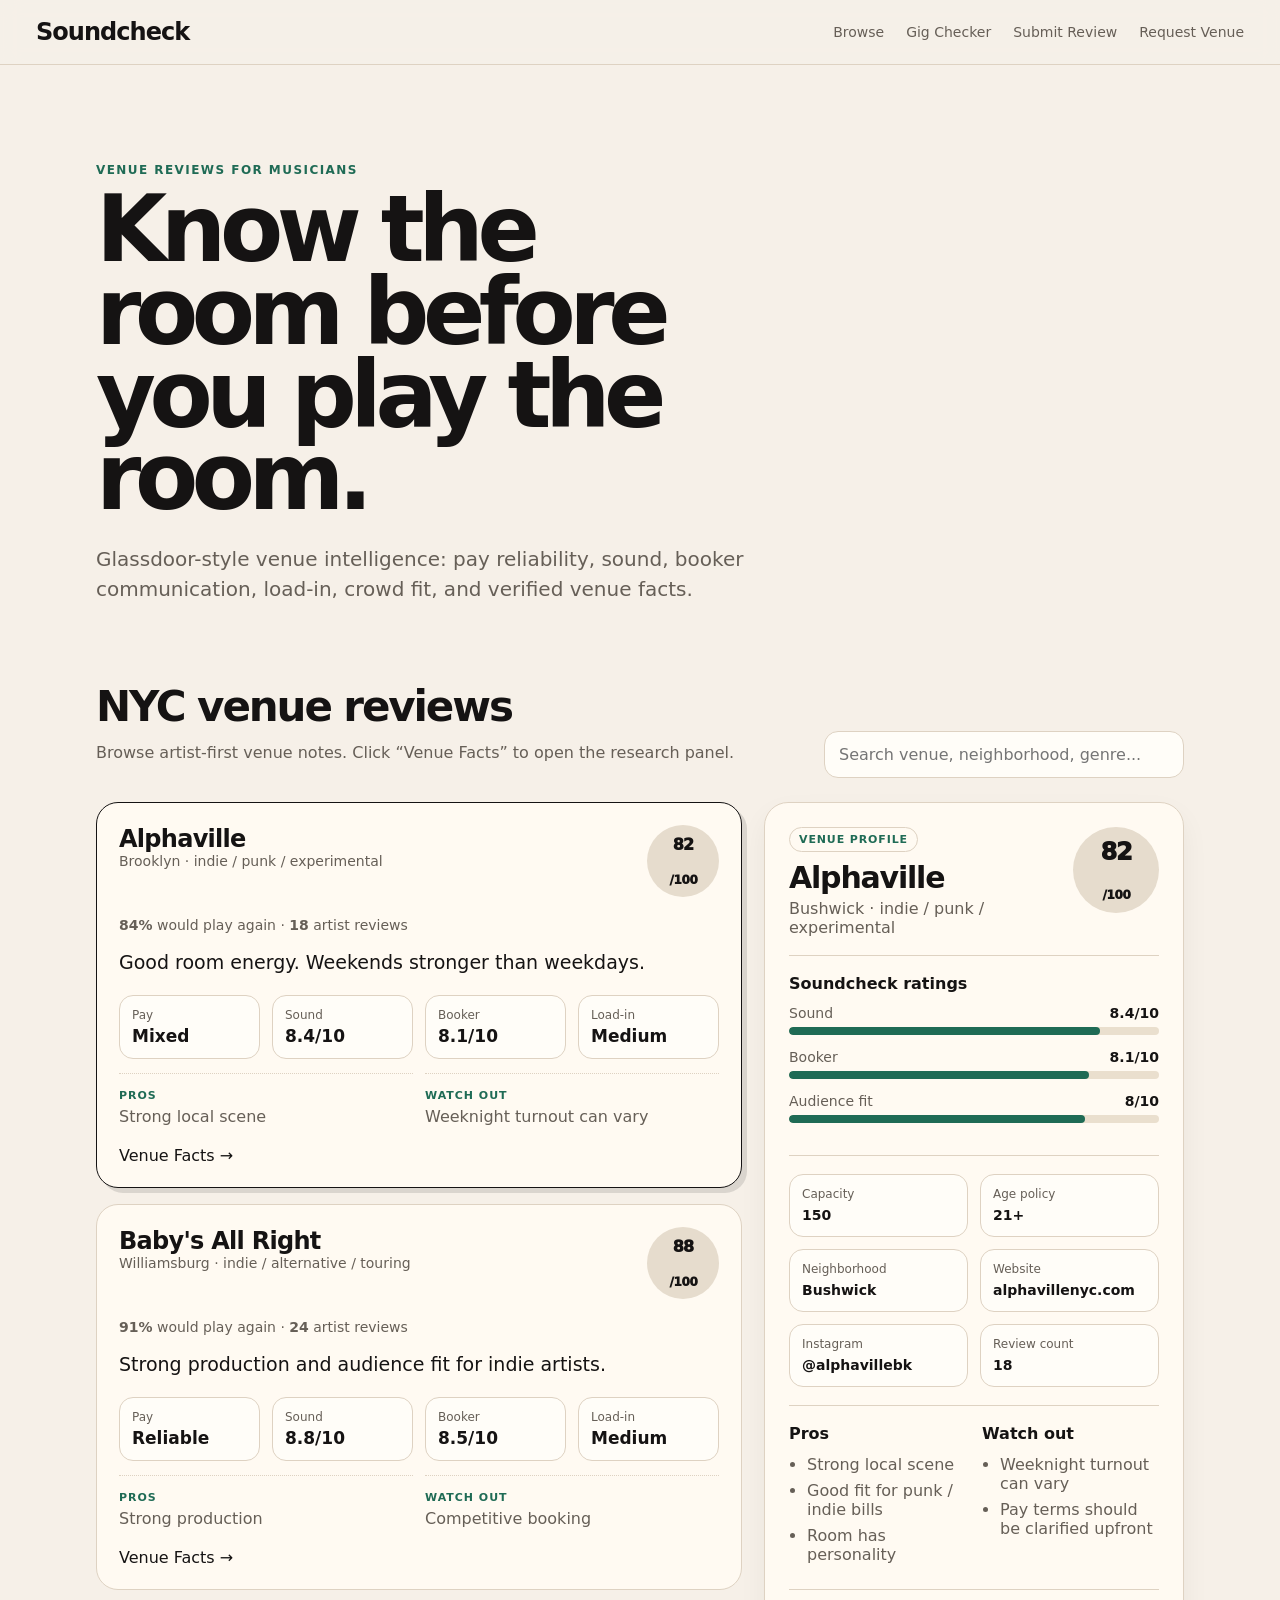
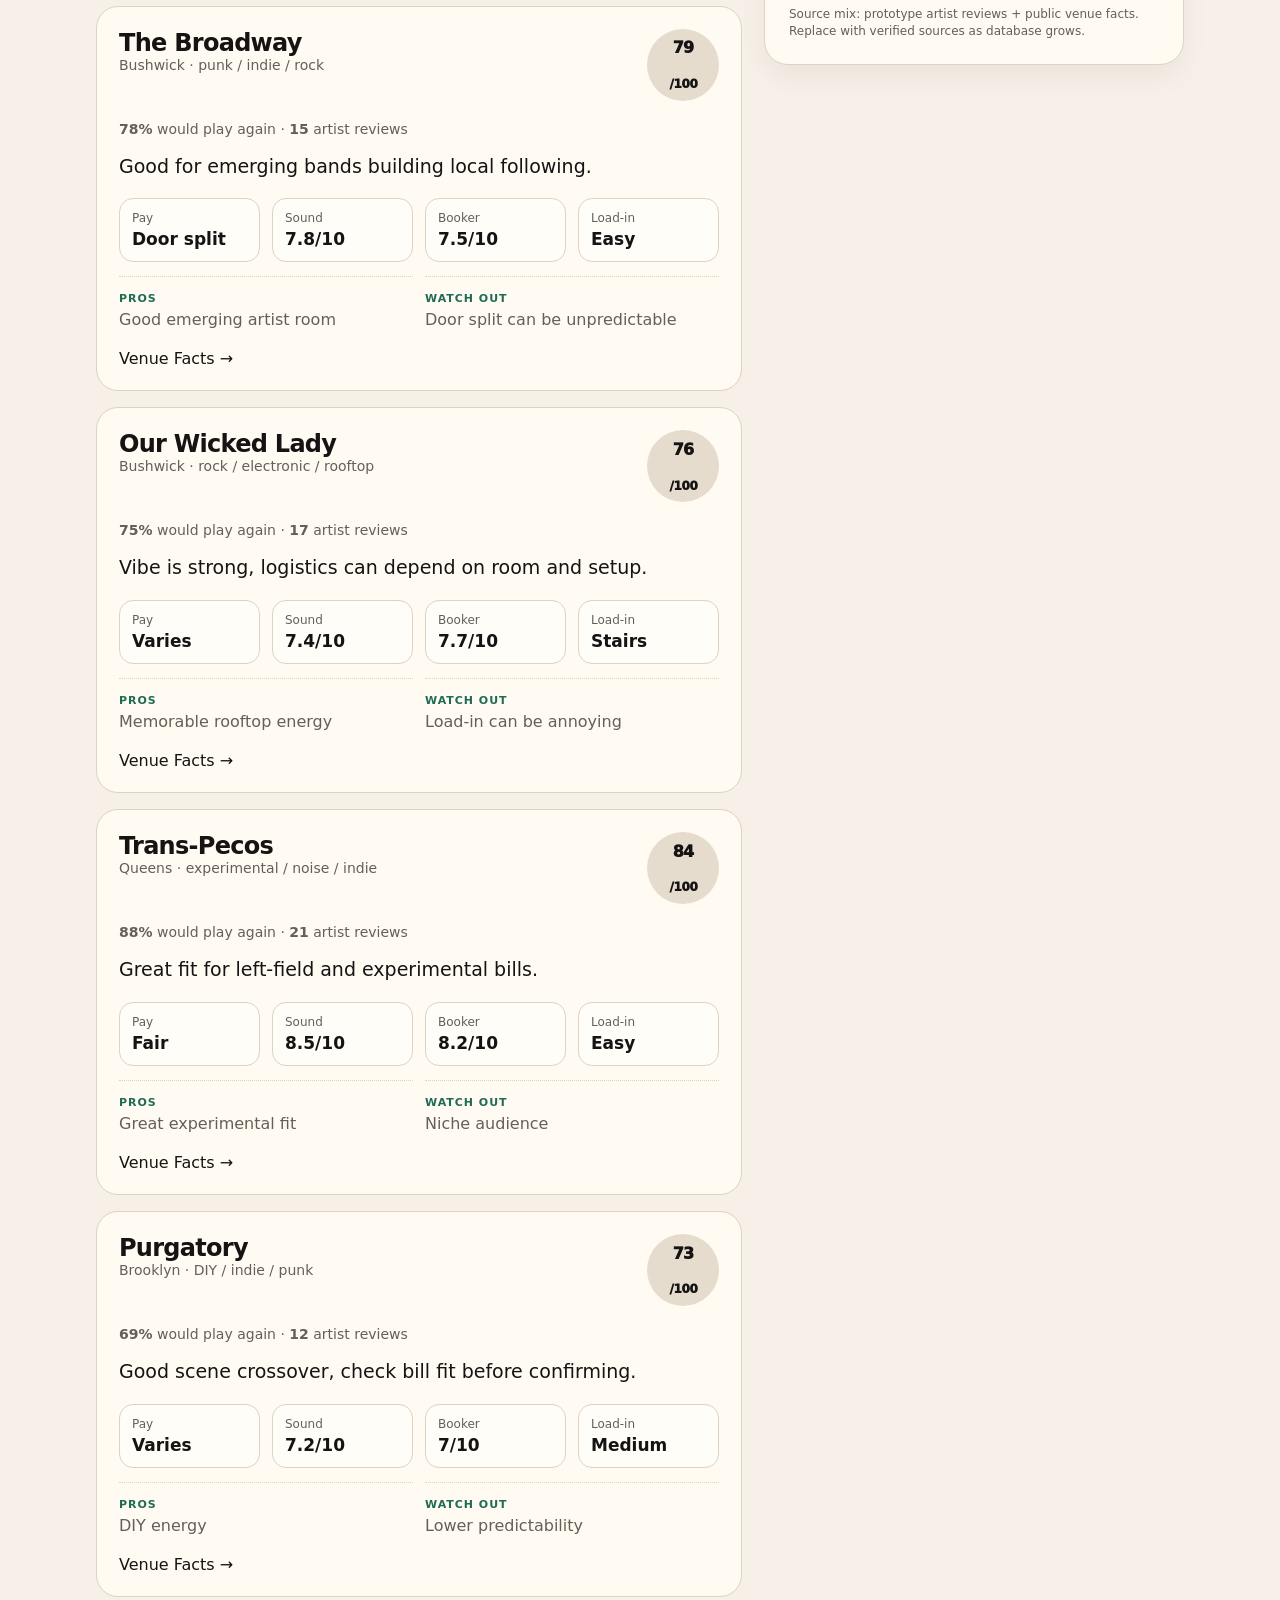
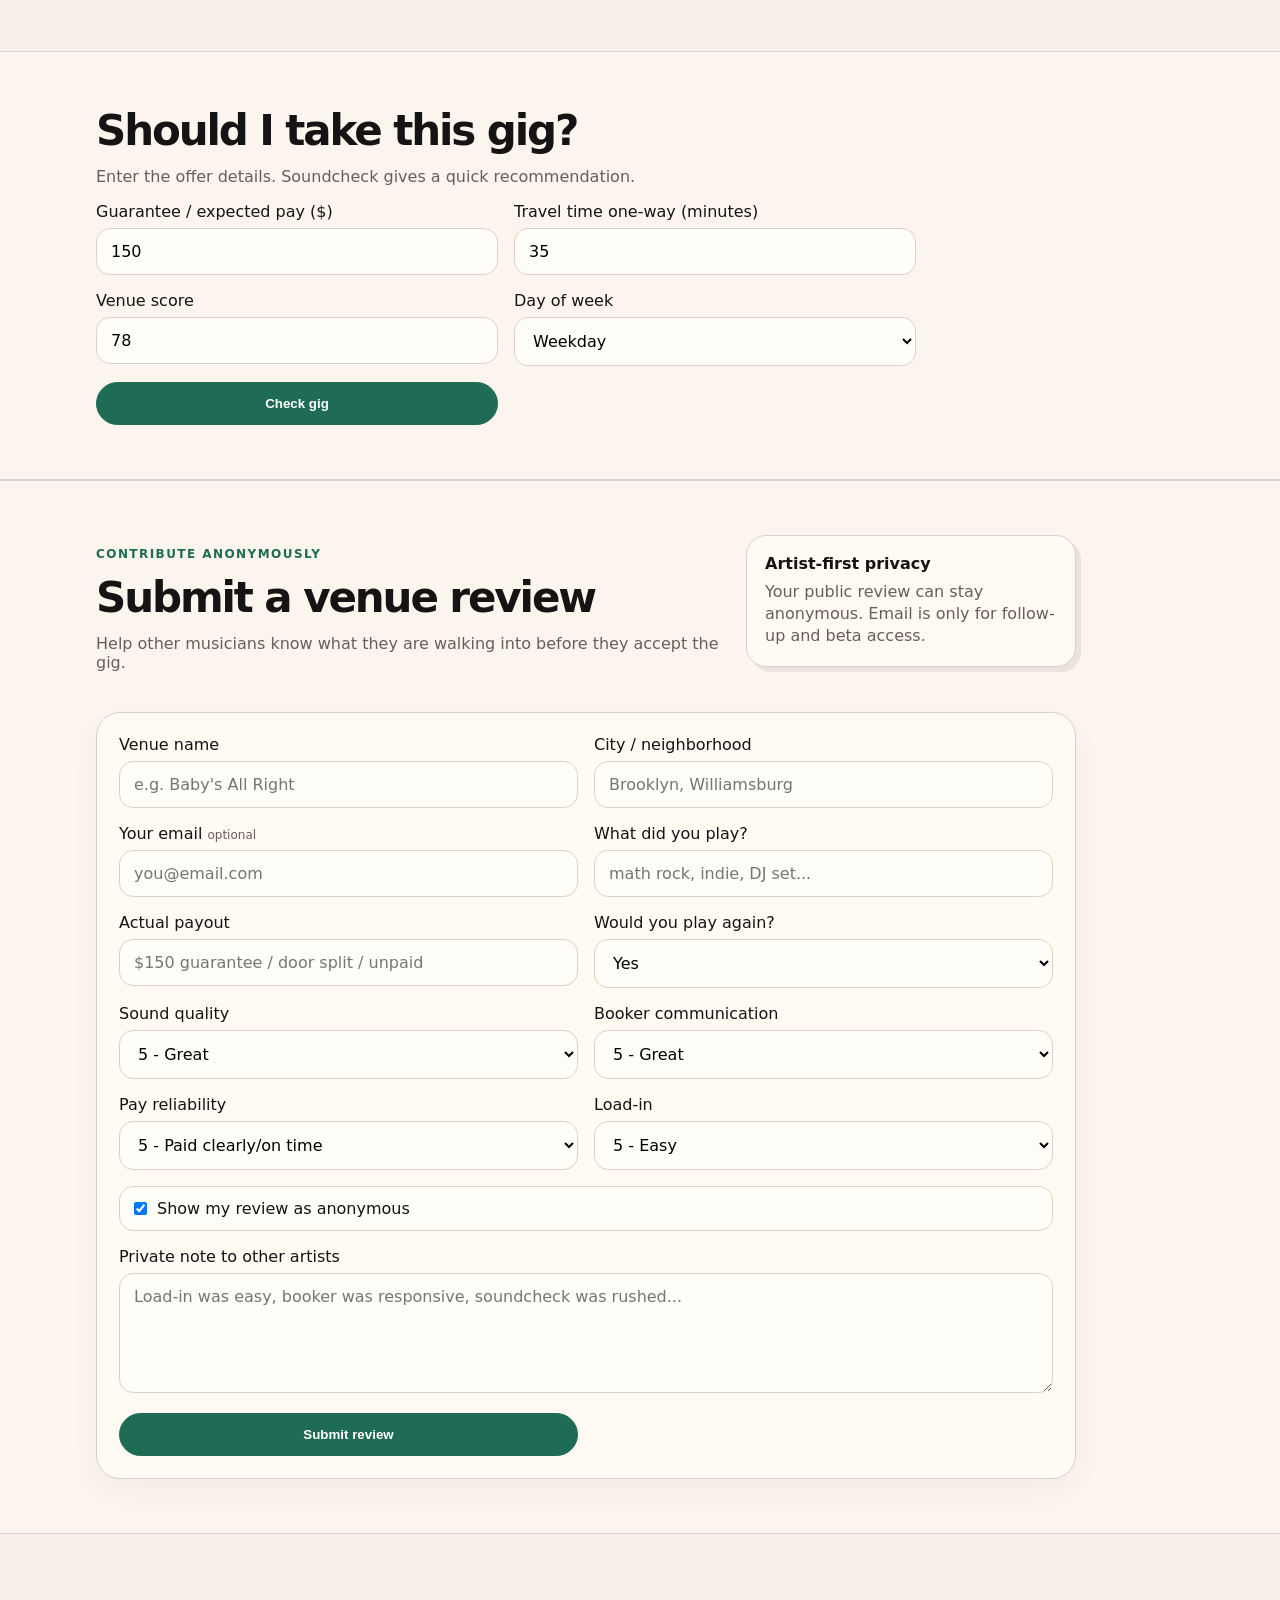
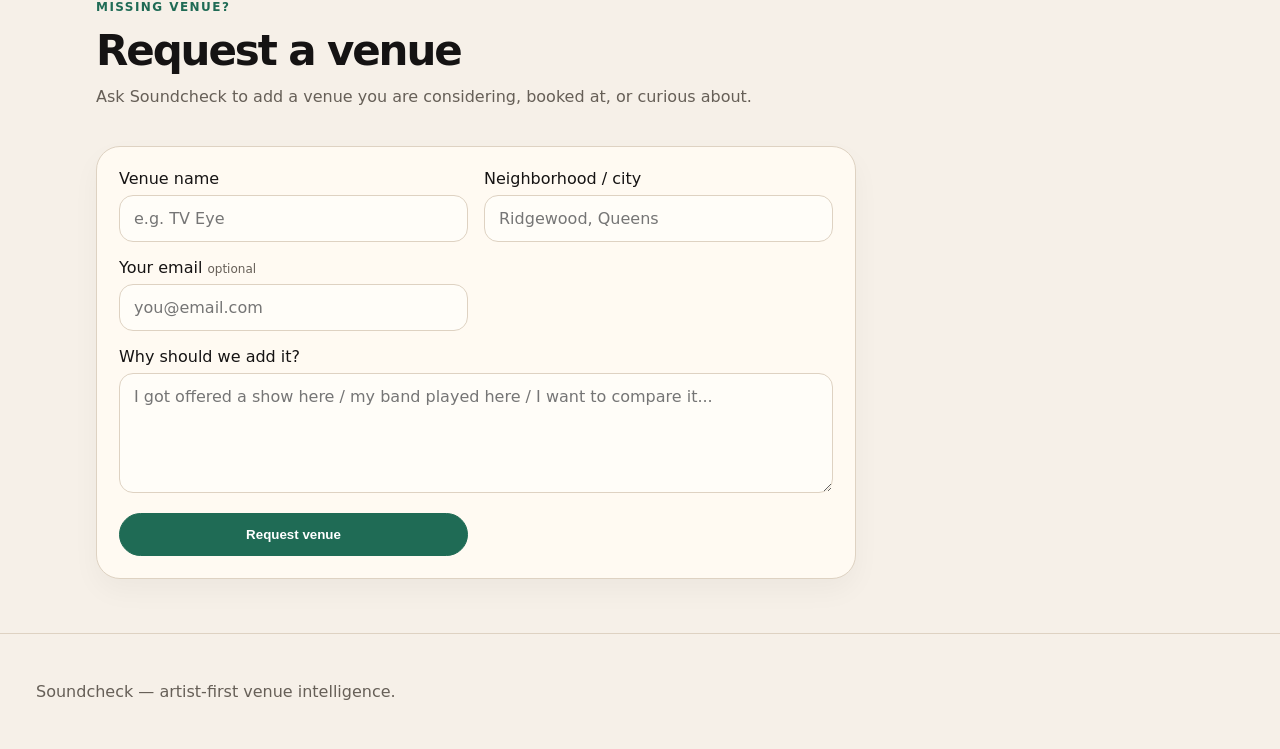
==== index.html @ 0b9791fc "move deploy file in the main directory" ====
<!DOCTYPE html>
<html lang="en">
<head>
  <meta charset="UTF-8" />
  <meta name="viewport" content="width=device-width, initial-scale=1.0" />
  <title>Soundcheck — Know the room before you play the room</title>
  <link rel="stylesheet" href="styles.css" />
</head>
<body>
  <header class="nav">
    <div class="brand">Soundcheck</div>
    <nav>
      <a href="#venues">Browse</a>
      <a href="#gig-checker">Gig Checker</a>
      <a href="#submit">Submit Review</a>
      <a href="#request">Request Venue</a>
    </nav>
  </header>

  <section class="hero compact-hero">
    <div>
      <p class="eyebrow">Venue reviews for musicians</p>
      <h1>Know the room before you play the room.</h1>
      <p class="subhead">Glassdoor-style venue intelligence: pay reliability, sound, booker communication, load-in, crowd fit, and verified venue facts.</p>
    </div>
  </section>

  <section id="venues" class="section browse-section">
    <div class="section-header browse-header">
      <div>
        <h2>NYC venue reviews</h2>
        <p class="section-copy">Browse artist-first venue notes. Click “Venue Facts” to open the research panel.</p>
      </div>
      <input id="search" type="text" placeholder="Search venue, neighborhood, genre..." />
    </div>

    <div class="browse-layout">
      <div id="venueGrid" class="venue-list"></div>
      <aside id="venueFacts" class="facts-panel">
        <div class="panel-empty">
          <div class="panel-badge">Facts</div>
          <h3>Select a venue</h3>
          <p>Venue facts, review themes, and decision notes will appear here.</p>
        </div>
      </aside>
    </div>
  </section>

  <section id="gig-checker" class="section checker-section">
    <h2>Should I take this gig?</h2>
    <p class="section-copy">Enter the offer details. Soundcheck gives a quick recommendation.</p>
    <form id="gigForm" class="checker-form">
      <label>Guarantee / expected pay ($)<input id="pay" type="number" value="150" /></label>
      <label>Travel time one-way (minutes)<input id="travel" type="number" value="35" /></label>
      <label>Venue score<input id="venueScore" type="number" value="78" min="0" max="100" /></label>
      <label>Day of week
        <select id="day">
          <option value="weekday">Weekday</option>
          <option value="weekend">Weekend</option>
        </select>
      </label>
      <button class="button primary" type="submit">Check gig</button>
    </form>
    <div id="gigResult" class="result-card hidden"></div>
  </section>

  <section id="submit" class="section submit-section">
    <div class="form-intro">
      <div>
        <p class="eyebrow">Contribute anonymously</p>
        <h2>Submit a venue review</h2>
        <p class="section-copy">Help other musicians know what they are walking into before they accept the gig.</p>
      </div>
      <div class="privacy-card">
        <strong>Artist-first privacy</strong>
        <p>Your public review can stay anonymous. Email is only for follow-up and beta access.</p>
      </div>
    </div>

    <form id="reviewForm" class="review-form glass-form">
      <label>Venue name<input id="reviewVenue" type="text" placeholder="e.g. Baby's All Right" required /></label>
      <label>City / neighborhood<input id="reviewLocation" type="text" placeholder="Brooklyn, Williamsburg" /></label>
      <label>Your email <span class="optional">optional</span><input id="reviewEmail" type="email" placeholder="you@email.com" /></label>
      <label>What did you play?<input id="reviewGenre" type="text" placeholder="math rock, indie, DJ set..." /></label>

      <label>Actual payout<input id="reviewPayout" type="text" placeholder="$150 guarantee / door split / unpaid" /></label>
      <label>Would you play again?
        <select id="reviewAgain">
          <option>Yes</option>
          <option>Maybe</option>
          <option>No</option>
        </select>
      </label>
      <label>Sound quality
        <select id="reviewSound"><option>5 - Great</option><option>4 - Good</option><option>3 - Okay</option><option>2 - Rough</option><option>1 - Bad</option></select>
      </label>
      <label>Booker communication
        <select id="reviewBooker"><option>5 - Great</option><option>4 - Good</option><option>3 - Okay</option><option>2 - Rough</option><option>1 - Bad</option></select>
      </label>
      <label>Pay reliability
        <select id="reviewPay"><option>5 - Paid clearly/on time</option><option>4 - Mostly clear</option><option>3 - Mixed</option><option>2 - Unclear</option><option>1 - Problematic</option></select>
      </label>
      <label>Load-in
        <select id="reviewLoadin"><option>5 - Easy</option><option>4 - Fine</option><option>3 - Medium</option><option>2 - Annoying</option><option>1 - Bad</option></select>
      </label>

      <label class="checkbox-row"><input id="anonymous" type="checkbox" checked /> Show my review as anonymous</label>
      <label class="full-span">Private note to other artists<textarea id="reviewNote" placeholder="Load-in was easy, booker was responsive, soundcheck was rushed..."></textarea></label>
      <button class="button primary" type="submit">Submit review</button>
      <div id="reviewSuccess" class="inline-success hidden">Review saved in prototype mode. Next step: connect this to Airtable or Supabase.</div>
    </form>
  </section>

  <section id="request" class="section request-section">
    <div class="form-intro">
      <div>
        <p class="eyebrow">Missing venue?</p>
        <h2>Request a venue</h2>
        <p class="section-copy">Ask Soundcheck to add a venue you are considering, booked at, or curious about.</p>
      </div>
    </div>

    <form id="requestForm" class="request-form glass-form">
      <label>Venue name<input id="requestVenue" type="text" placeholder="e.g. TV Eye" required /></label>
      <label>Neighborhood / city<input id="requestLocation" type="text" placeholder="Ridgewood, Queens" /></label>
      <label>Your email <span class="optional">optional</span><input id="requestEmail" type="email" placeholder="you@email.com" /></label>
      <label>Why should we add it?<textarea id="requestReason" placeholder="I got offered a show here / my band played here / I want to compare it..."></textarea></label>
      <button class="button primary" type="submit">Request venue</button>
      <div id="requestSuccess" class="inline-success hidden">Venue request saved in prototype mode.</div>
    </form>
  </section>

  <footer>
    <p>Soundcheck — artist-first venue intelligence.</p>
  </footer>

  <script src="script.js"></script>
</body>
</html>
---- styles.css ----
:root {
  --bg: #f6f0e8;
  --ink: #151313;
  --muted: #665f57;
  --card: #fffaf2;
  --line: #ded2c2;
  --accent: #1f6b55;
  --accent-dark: #124334;
  --warning: #d88a24;
}
* { box-sizing: border-box; }
body { margin: 0; font-family: Inter, ui-sans-serif, system-ui, -apple-system, BlinkMacSystemFont, "Segoe UI", sans-serif; background: var(--bg); color: var(--ink); }
a { color: inherit; text-decoration: none; }
.nav { position: sticky; top: 0; z-index: 10; display: flex; justify-content: space-between; align-items: center; padding: 18px 36px; background: rgba(246,240,232,.9); backdrop-filter: blur(10px); border-bottom: 1px solid var(--line); }
.brand { font-weight: 900; font-size: 24px; letter-spacing: -0.04em; }
.nav nav { display: flex; gap: 22px; font-size: 14px; color: var(--muted); }
.hero { display: grid; grid-template-columns: 1.4fr .7fr; gap: 40px; align-items: center; padding: 86px 36px 70px; max-width: 1160px; margin: auto; }
.eyebrow { text-transform: uppercase; letter-spacing: .12em; font-size: 12px; font-weight: 800; color: var(--accent); }
h1 { font-size: clamp(48px, 8vw, 92px); line-height: .9; letter-spacing: -0.07em; margin: 12px 0 24px; }
.subhead { font-size: 20px; line-height: 1.5; color: var(--muted); max-width: 720px; }
.hero-actions { display: flex; gap: 14px; margin-top: 28px; flex-wrap: wrap; }
.button { border: 1px solid var(--ink); padding: 13px 18px; border-radius: 999px; font-weight: 800; cursor: pointer; display: inline-block; }
.primary { background: var(--accent); color: white; border-color: var(--accent); }
.primary:hover { background: var(--accent-dark); }
.secondary { background: transparent; }
.score-card { background: var(--card); border: 1px solid var(--line); border-radius: 28px; padding: 30px; box-shadow: 10px 10px 0 #151313; transform: rotate(1deg); }
.label { color: var(--muted); font-size: 13px; font-weight: 800; text-transform: uppercase; letter-spacing: .08em; }
.score { font-size: 96px; font-weight: 950; letter-spacing: -0.08em; color: var(--accent); }
.section { padding: 54px 36px; max-width: 1160px; margin: auto; }
.section-header { display: flex; justify-content: space-between; align-items: center; gap: 18px; margin-bottom: 24px; }
h2 { font-size: 42px; letter-spacing: -0.05em; margin: 0 0 12px; }
.section-copy { color: var(--muted); margin-top: 0; }
input, select, textarea { width: 100%; padding: 13px 14px; border: 1px solid var(--line); border-radius: 14px; background: #fffdf8; font: inherit; margin-top: 7px; }
#search { max-width: 360px; }
.venue-grid { display: grid; grid-template-columns: repeat(3, minmax(0,1fr)); gap: 18px; }
.venue-card { background: var(--card); border: 1px solid var(--line); border-radius: 22px; padding: 22px; display: flex; flex-direction: column; gap: 12px; }
.venue-top { display: flex; justify-content: space-between; gap: 12px; }
.venue-card h3 { font-size: 24px; margin: 0; letter-spacing: -0.03em; }
.pill { background: #e6dccd; padding: 7px 10px; border-radius: 999px; font-size: 12px; font-weight: 800; white-space: nowrap; }
.meta { color: var(--muted); font-size: 14px; }
.metrics { display: grid; gap: 8px; }
.metric { display: flex; justify-content: space-between; border-bottom: 1px dotted var(--line); padding-bottom: 6px; font-size: 14px; }
.checker-section, .submit-section { background: rgba(255,250,242,.55); border-top: 1px solid var(--line); border-bottom: 1px solid var(--line); max-width: none; padding-left: calc((100vw - 1160px)/2 + 36px); padding-right: calc((100vw - 1160px)/2 + 36px); }
.checker-form, .review-form { display: grid; grid-template-columns: repeat(2, minmax(0,1fr)); gap: 16px; max-width: 820px; }
.review-form label:last-of-type { grid-column: 1 / -1; }
textarea { min-height: 120px; }
.result-card { margin-top: 24px; max-width: 720px; background: var(--card); border: 1px solid var(--line); border-radius: 22px; padding: 22px; }
.result-card h3 { font-size: 32px; margin: 0 0 8px; }
.hidden { display: none; }
footer { padding: 32px 36px; color: var(--muted); border-top: 1px solid var(--line); }
@media (max-width: 800px) { .hero, .venue-grid, .checker-form, .review-form { grid-template-columns: 1fr; } .section-header { align-items: flex-start; flex-direction: column; } #search { max-width: 100%; } .nav { padding: 16px 20px; } .nav nav { display: none; } }

/* Glassdoor-style browse view */
.compact-hero { padding-bottom: 30px; }
.compact-hero h1 { max-width: 920px; }
.browse-section { padding-top: 28px; }
.browse-header { align-items: flex-end; }
.browse-layout { display: grid; grid-template-columns: minmax(0, 1fr) 420px; gap: 22px; align-items: start; }
.venue-list { display: grid; grid-template-columns: 1fr; gap: 16px; }
.glass-card { cursor: pointer; transition: transform .16s ease, border-color .16s ease, box-shadow .16s ease; }
.glass-card:hover { transform: translateY(-2px); border-color: #c7b9a6; box-shadow: 0 10px 22px rgba(21,19,19,.06); }
.glass-card.selected { border-color: var(--ink); box-shadow: 5px 5px 0 rgba(21,19,19,.12); }
.score-bubble { width: 72px; height: 72px; background: #e6dccd; border-radius: 50%; display: grid; place-items: center; font-weight: 950; letter-spacing: -0.05em; flex: 0 0 auto; }
.score-bubble span { font-size: 12px; letter-spacing: -0.03em; margin-left: 1px; }
.score-bubble.large { width: 86px; height: 86px; font-size: 24px; }
.review-summary { color: var(--muted); font-size: 14px; padding: 8px 0 2px; }
.venue-note { font-size: 19px; line-height: 1.25; margin: 4px 0 8px; max-width: 640px; }
.compact-metrics { grid-template-columns: repeat(4, minmax(0,1fr)); gap: 12px; }
.compact-metrics .metric { display: block; border-bottom: 0; background: #fffdf8; border: 1px solid var(--line); border-radius: 14px; padding: 12px; }
.compact-metrics .metric span { display: block; color: var(--muted); font-size: 12px; margin-bottom: 4px; }
.compact-metrics .metric strong { font-size: 17px; }
.pros-cons { display: grid; grid-template-columns: 1fr 1fr; gap: 12px; margin-top: 2px; }
.pros-cons > div { border-top: 1px dotted var(--line); padding-top: 10px; }
.pros-cons p { margin: 4px 0 0; color: var(--muted); }
.mini-label { font-size: 11px; text-transform: uppercase; letter-spacing: .09em; font-weight: 900; color: var(--accent); }
.facts-link { align-self: flex-start; border: 0; background: transparent; color: var(--ink); font-weight: 900; padding: 8px 0 0; cursor: pointer; font: inherit; }
.facts-link:hover { text-decoration: underline; }
.facts-panel { position: sticky; top: 82px; background: var(--card); border: 1px solid var(--line); border-radius: 24px; padding: 24px; min-height: 520px; box-shadow: 0 12px 28px rgba(21,19,19,.05); }
.panel-empty h3, .facts-panel h3 { font-size: 30px; letter-spacing: -0.04em; margin: 8px 0 4px; }
.panel-empty p, .panel-header p { color: var(--muted); margin: 0; }
.panel-badge { display: inline-block; border: 1px solid var(--line); border-radius: 999px; padding: 5px 9px; font-size: 11px; font-weight: 900; text-transform: uppercase; letter-spacing: .08em; color: var(--accent); }
.panel-header { display: flex; justify-content: space-between; gap: 16px; padding-bottom: 18px; border-bottom: 1px solid var(--line); }
.panel-section { padding: 18px 0; border-bottom: 1px solid var(--line); }
.panel-section:last-child { border-bottom: 0; }
.panel-section h4 { margin: 0 0 12px; font-size: 16px; }
.rating-row { margin-bottom: 14px; }
.rating-label { display: flex; justify-content: space-between; font-size: 14px; margin-bottom: 6px; }
.rating-label span { color: var(--muted); }
.rating-track { height: 8px; border-radius: 999px; background: #eadfce; overflow: hidden; }
.rating-fill { height: 100%; border-radius: 999px; background: var(--accent); }
.fact-grid { display: grid; grid-template-columns: 1fr 1fr; gap: 12px; }
.fact-grid div { background: #fffdf8; border: 1px solid var(--line); border-radius: 14px; padding: 12px; }
.fact-grid span { display: block; color: var(--muted); font-size: 12px; margin-bottom: 4px; }
.fact-grid strong { font-size: 14px; overflow-wrap: anywhere; }
.two-col { display: grid; grid-template-columns: 1fr 1fr; gap: 16px; }
.two-col ul { margin: 0; padding-left: 18px; color: var(--muted); }
.two-col li { margin-bottom: 7px; }
.source-note { color: var(--muted); font-size: 12px; padding-top: 16px; line-height: 1.4; }

@media (max-width: 980px) {
  .browse-layout { grid-template-columns: 1fr; }
  .facts-panel { position: static; }
}
@media (max-width: 640px) {
  .compact-metrics, .pros-cons, .fact-grid, .two-col { grid-template-columns: 1fr; }
  .score-bubble { width: 62px; height: 62px; }
}

/* Review + request forms */
.form-intro { display: flex; justify-content: space-between; gap: 24px; align-items: flex-start; max-width: 980px; margin-bottom: 24px; }
.privacy-card { max-width: 330px; background: var(--card); border: 1px solid var(--line); border-radius: 20px; padding: 18px; box-shadow: 5px 5px 0 rgba(21,19,19,.08); }
.privacy-card p { color: var(--muted); margin: 8px 0 0; line-height: 1.4; }
.glass-form { background: var(--card); border: 1px solid var(--line); border-radius: 24px; padding: 22px; box-shadow: 0 12px 28px rgba(21,19,19,.04); }
.review-form.glass-form { max-width: 980px; }
.request-form { display: grid; grid-template-columns: repeat(2, minmax(0,1fr)); gap: 16px; max-width: 760px; }
.request-form label:last-of-type { grid-column: 1 / -1; }
.optional { color: var(--muted); font-weight: 500; font-size: 12px; }
.checkbox-row { grid-column: 1 / -1; display: flex; align-items: center; gap: 10px; background: #fffdf8; border: 1px solid var(--line); border-radius: 14px; padding: 12px 14px; }
.checkbox-row input { width: auto; margin: 0; }
.full-span { grid-column: 1 / -1; }
.inline-success { grid-column: 1 / -1; background: #e8f2ec; border: 1px solid #b8d5c6; color: var(--accent-dark); border-radius: 14px; padding: 13px 14px; font-weight: 800; }
.request-section { background: var(--bg); }
@media (max-width: 800px) { .form-intro, .request-form { display: block; } .privacy-card { margin-top: 16px; } .request-form label { display: block; margin-bottom: 14px; } }
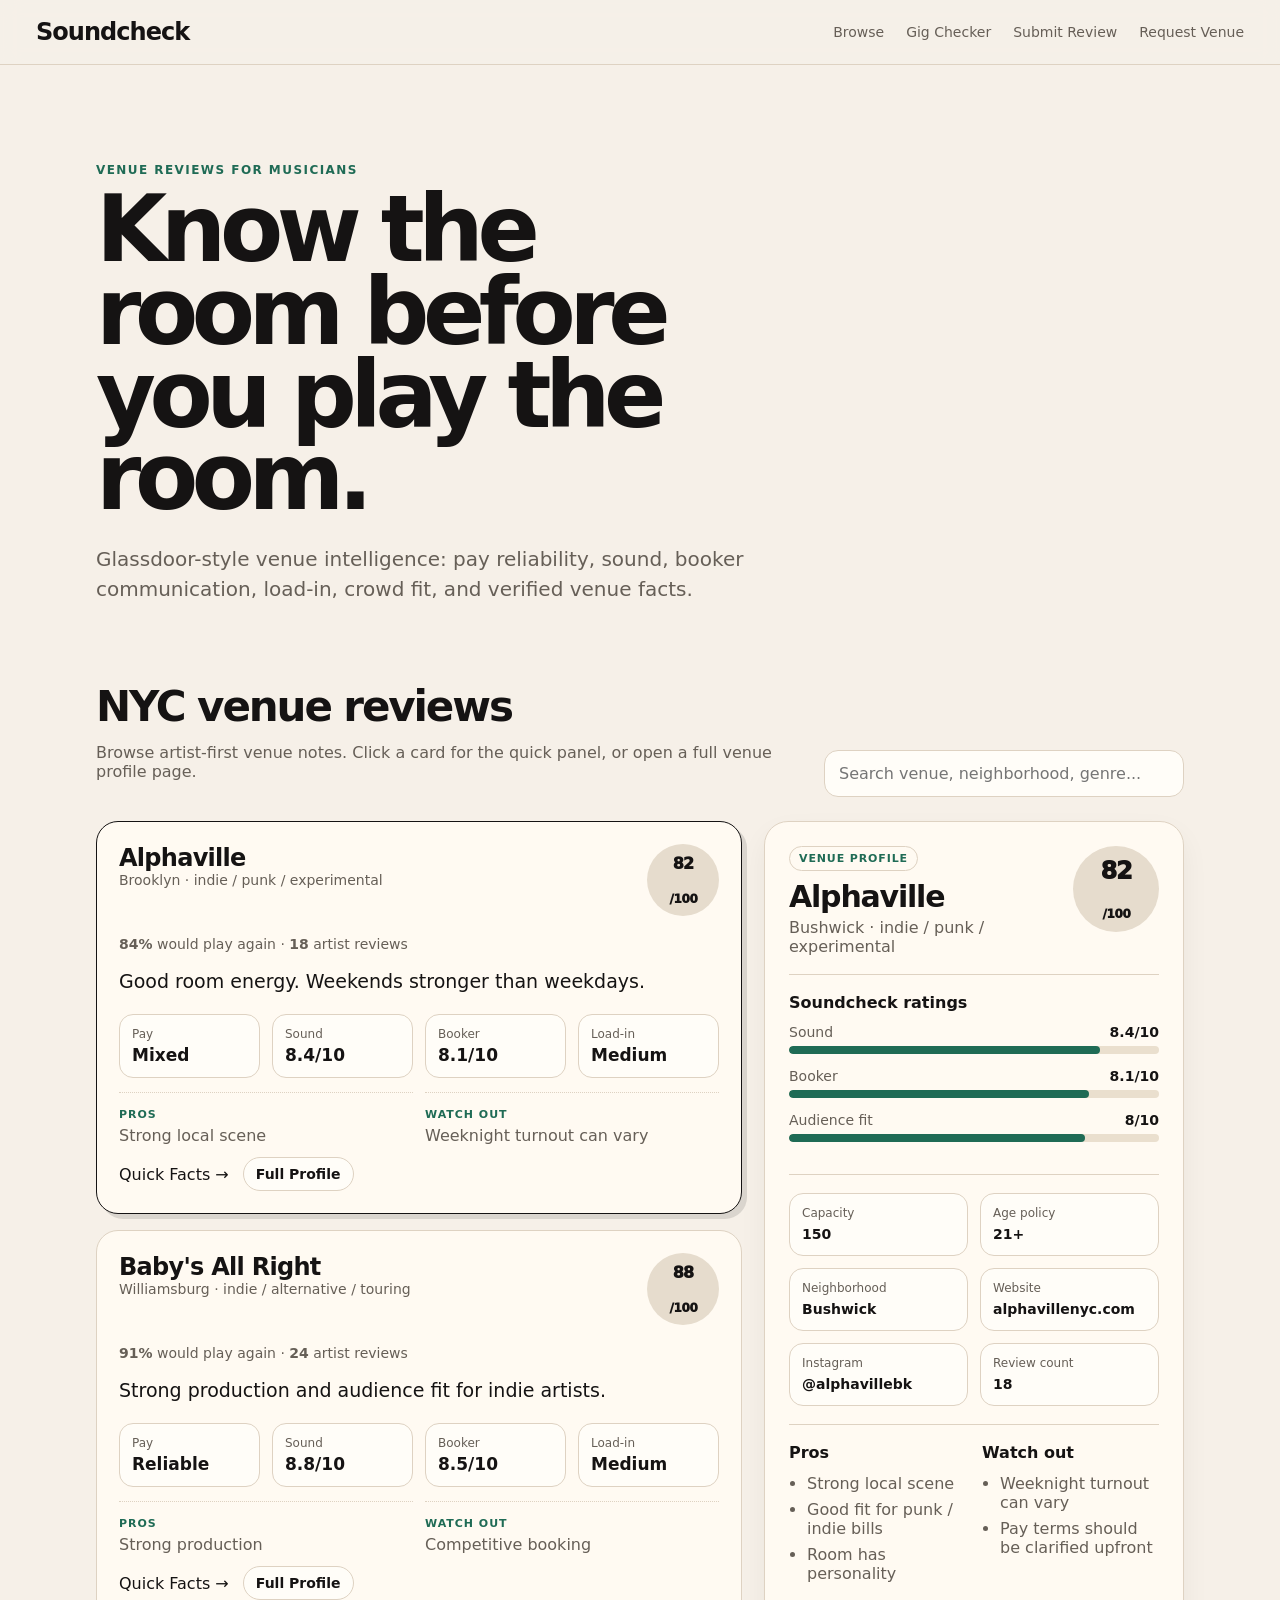
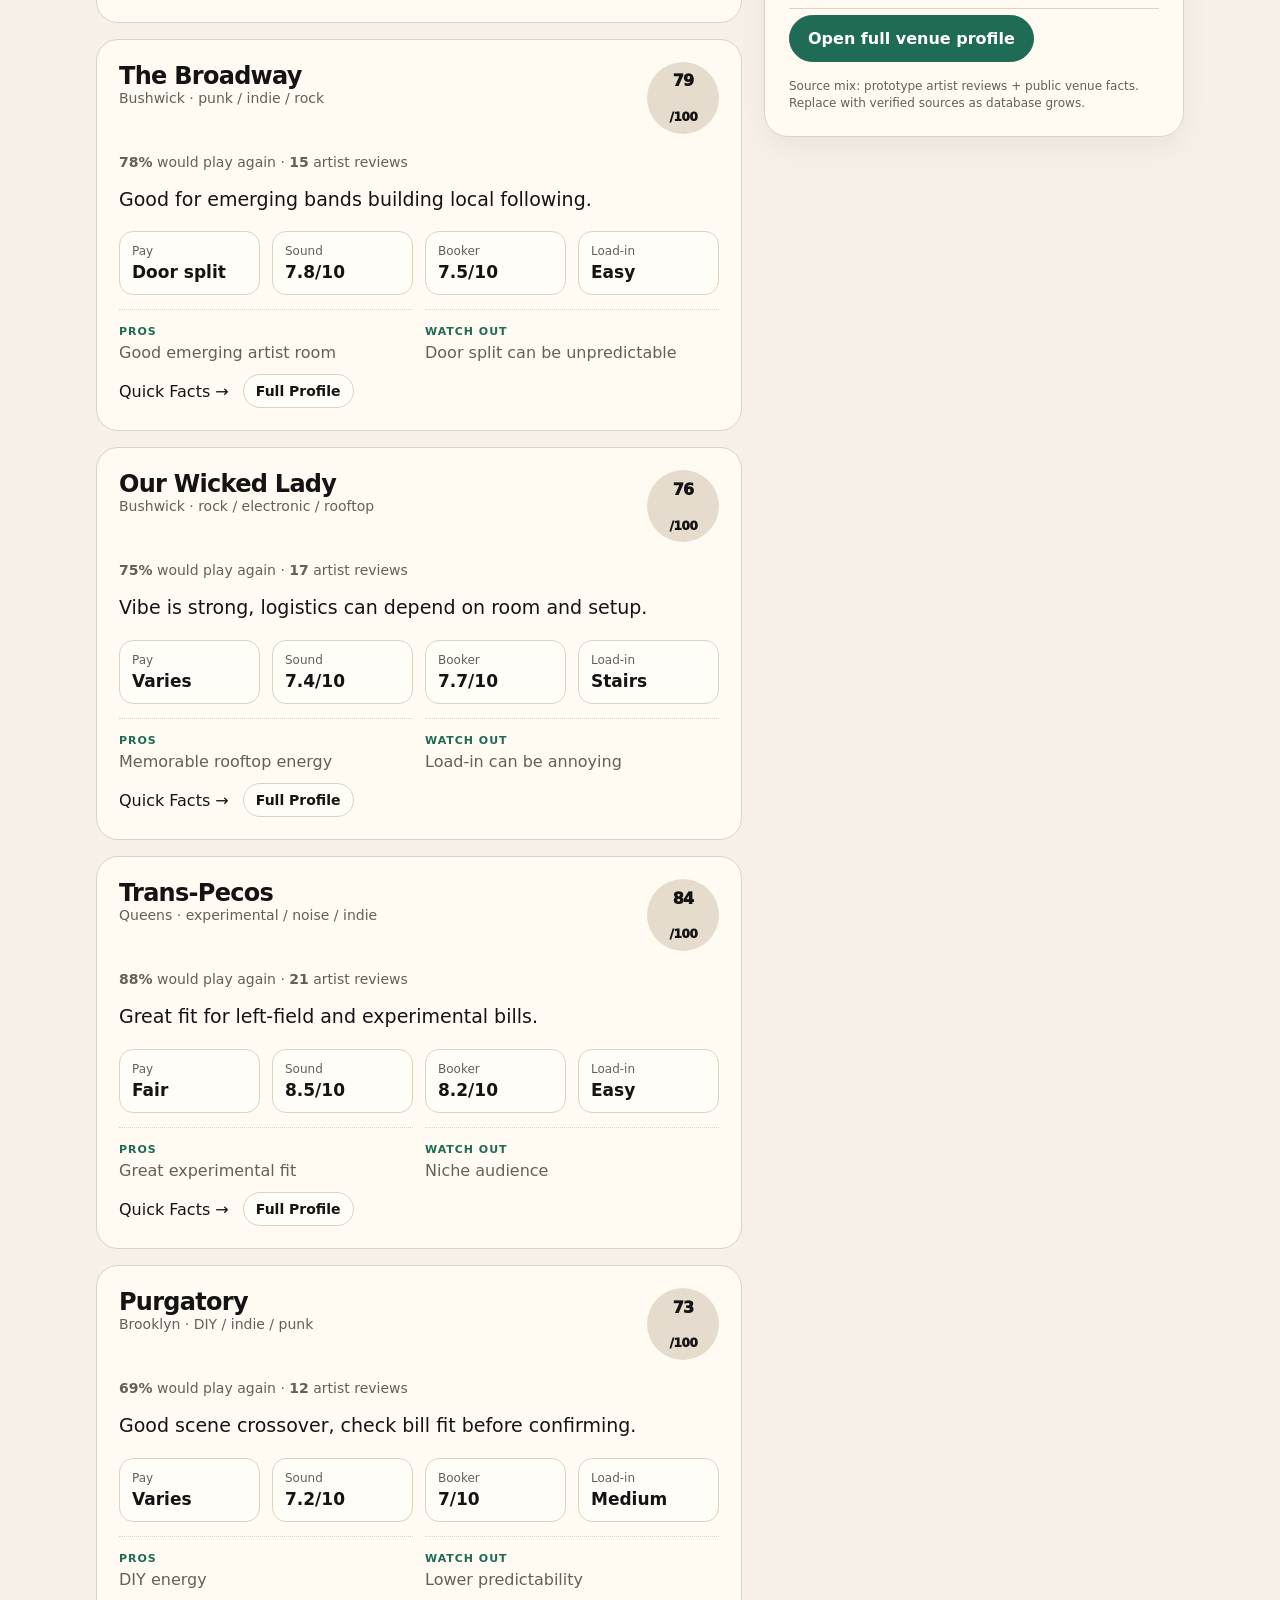
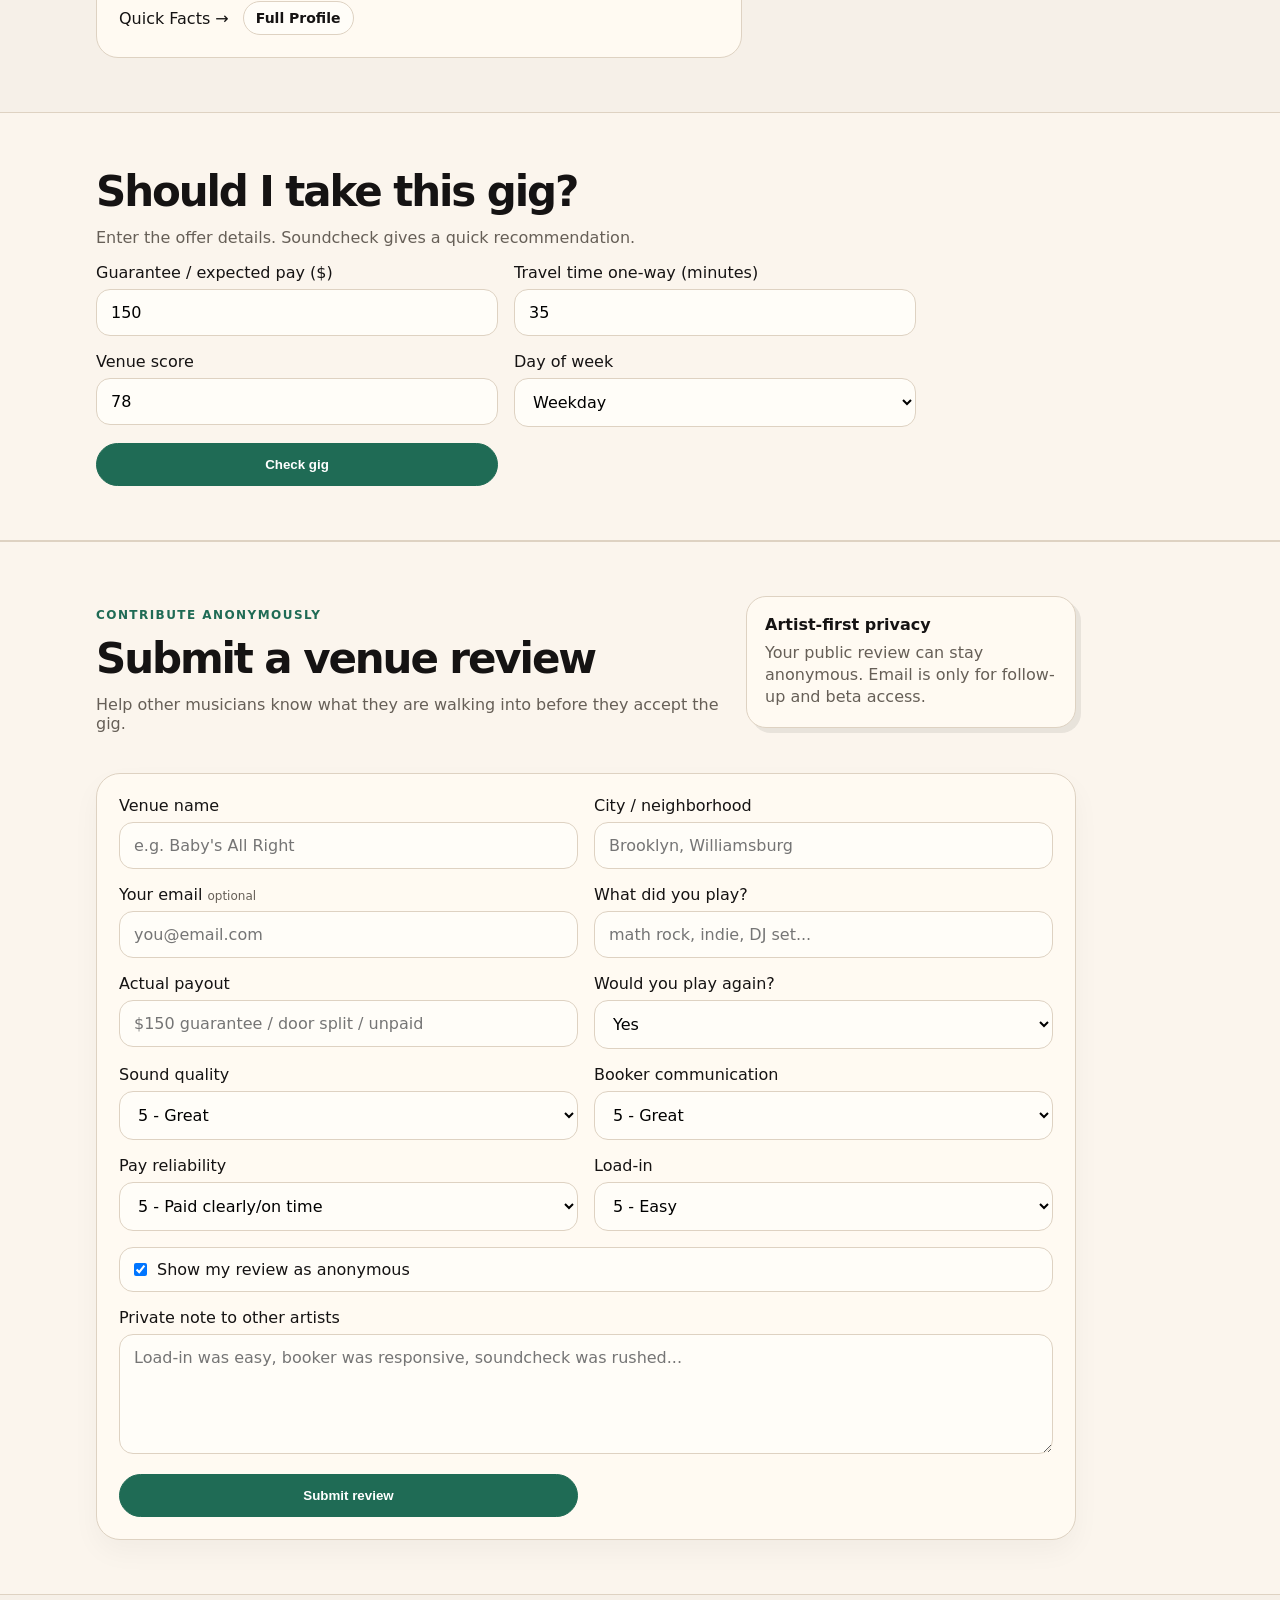
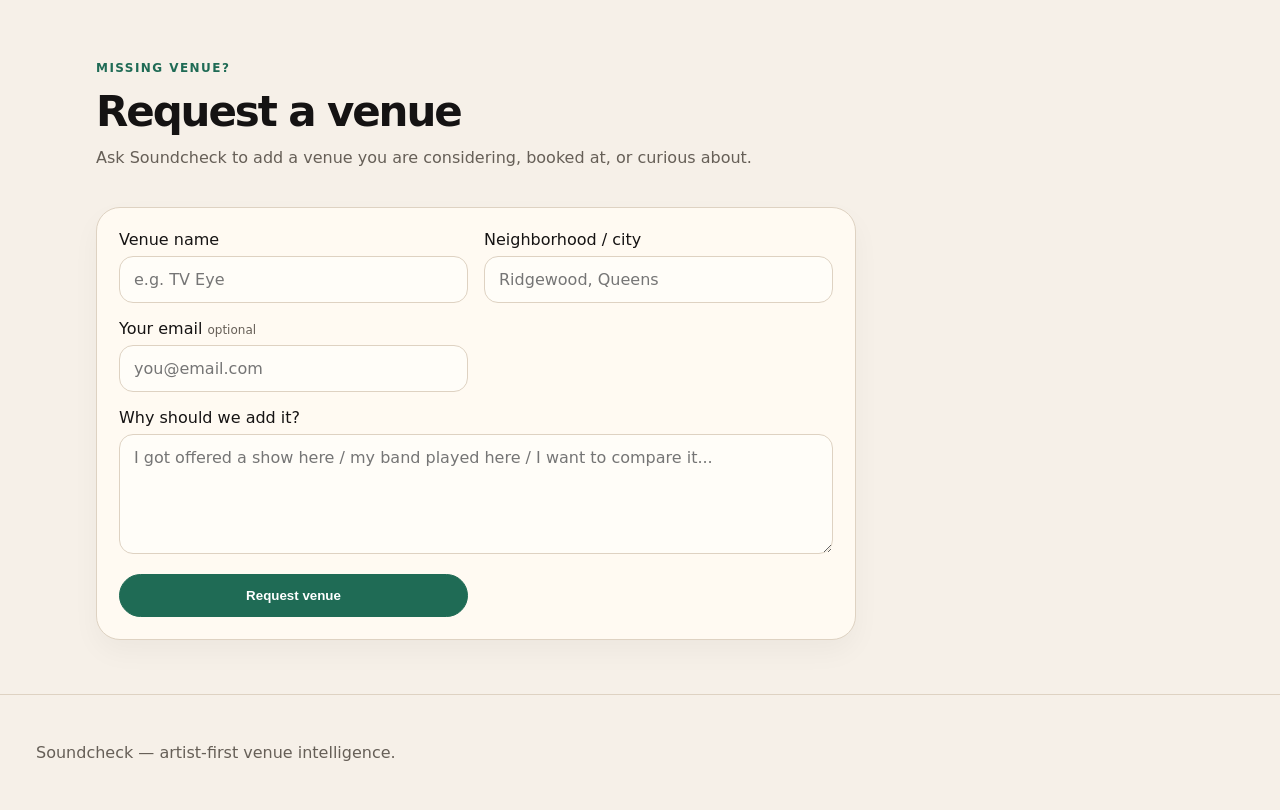
==== commit c262b93b: "add venue info page" ====
--- a/index.html
+++ b/index.html
@@ -29,7 +29,7 @@
     <div class="section-header browse-header">
       <div>
         <h2>NYC venue reviews</h2>
-        <p class="section-copy">Browse artist-first venue notes. Click “Venue Facts” to open the research panel.</p>
+        <p class="section-copy">Browse artist-first venue notes. Click a card for the quick panel, or open a full venue profile page.</p>
       </div>
       <input id="search" type="text" placeholder="Search venue, neighborhood, genre..." />
     </div>
--- a/styles.css
+++ b/styles.css
@@ -121,3 +121,41 @@
 .inline-success { grid-column: 1 / -1; background: #e8f2ec; border: 1px solid #b8d5c6; color: var(--accent-dark); border-radius: 14px; padding: 13px 14px; font-weight: 800; }
 .request-section { background: var(--bg); }
 @media (max-width: 800px) { .form-intro, .request-form { display: block; } .privacy-card { margin-top: 16px; } .request-form label { display: block; margin-bottom: 14px; } }
+
+/* Venue profile pages */
+.card-actions { display: flex; align-items: center; gap: 14px; flex-wrap: wrap; }
+.profile-link { font-weight: 900; border: 1px solid var(--line); border-radius: 999px; padding: 8px 12px; background: #fffdf8; font-size: 14px; }
+.profile-link:hover { border-color: var(--ink); }
+.full-profile-button { display: inline-block; margin-top: 6px; text-align: center; }
+.profile-hero { display: grid; grid-template-columns: minmax(0,1fr) 320px; gap: 36px; align-items: end; padding: 62px 36px 36px; max-width: 1160px; margin: auto; }
+.profile-hero h1 { margin-top: 18px; margin-bottom: 12px; }
+.back-link { color: var(--muted); font-weight: 800; font-size: 14px; }
+.back-link:hover { color: var(--ink); text-decoration: underline; }
+.profile-summary { max-width: 720px; color: var(--ink); font-size: 22px; line-height: 1.35; }
+.profile-actions { display: flex; gap: 12px; flex-wrap: wrap; margin-top: 24px; }
+.profile-score-card { background: var(--card); border: 1px solid var(--line); border-radius: 28px; padding: 28px; box-shadow: 9px 9px 0 rgba(21,19,19,.18); }
+.profile-score-card .score { font-size: 86px; }
+.profile-score-card p { color: var(--muted); line-height: 1.45; }
+.profile-grid-section { padding-top: 24px; }
+.profile-grid { display: grid; grid-template-columns: minmax(0,1fr) 340px; gap: 22px; align-items: start; }
+.profile-main { display: grid; gap: 18px; }
+.profile-card { background: var(--card); border: 1px solid var(--line); border-radius: 24px; padding: 24px; box-shadow: 0 10px 24px rgba(21,19,19,.045); }
+.profile-card h2 { font-size: 30px; margin-bottom: 18px; }
+.profile-card h3 { margin: 8px 0 4px; font-size: 20px; letter-spacing: -0.02em; }
+.profile-card h4 { margin-top: 0; }
+.profile-card ul { color: var(--muted); padding-left: 18px; }
+.profile-card li { margin-bottom: 8px; }
+.sticky-card { position: sticky; top: 86px; }
+.fact-grid.single { grid-template-columns: 1fr; }
+.sidebar-button { margin-top: 16px; width: 100%; text-align: center; }
+.reviews-header { display: flex; justify-content: space-between; gap: 16px; align-items: center; border-bottom: 1px solid var(--line); padding-bottom: 12px; margin-bottom: 12px; }
+.reviews-header h2 { margin: 0; }
+.reviews-header a { font-weight: 900; color: var(--accent); }
+.review-list { display: grid; gap: 14px; }
+.review-item { background: #fffdf8; border: 1px solid var(--line); border-radius: 18px; padding: 18px; }
+.review-item p { line-height: 1.45; }
+.review-stars { color: var(--warning); letter-spacing: .08em; font-size: 14px; font-weight: 900; }
+@media (max-width: 900px) {
+  .profile-hero, .profile-grid { grid-template-columns: 1fr; }
+  .sticky-card { position: static; }
+}
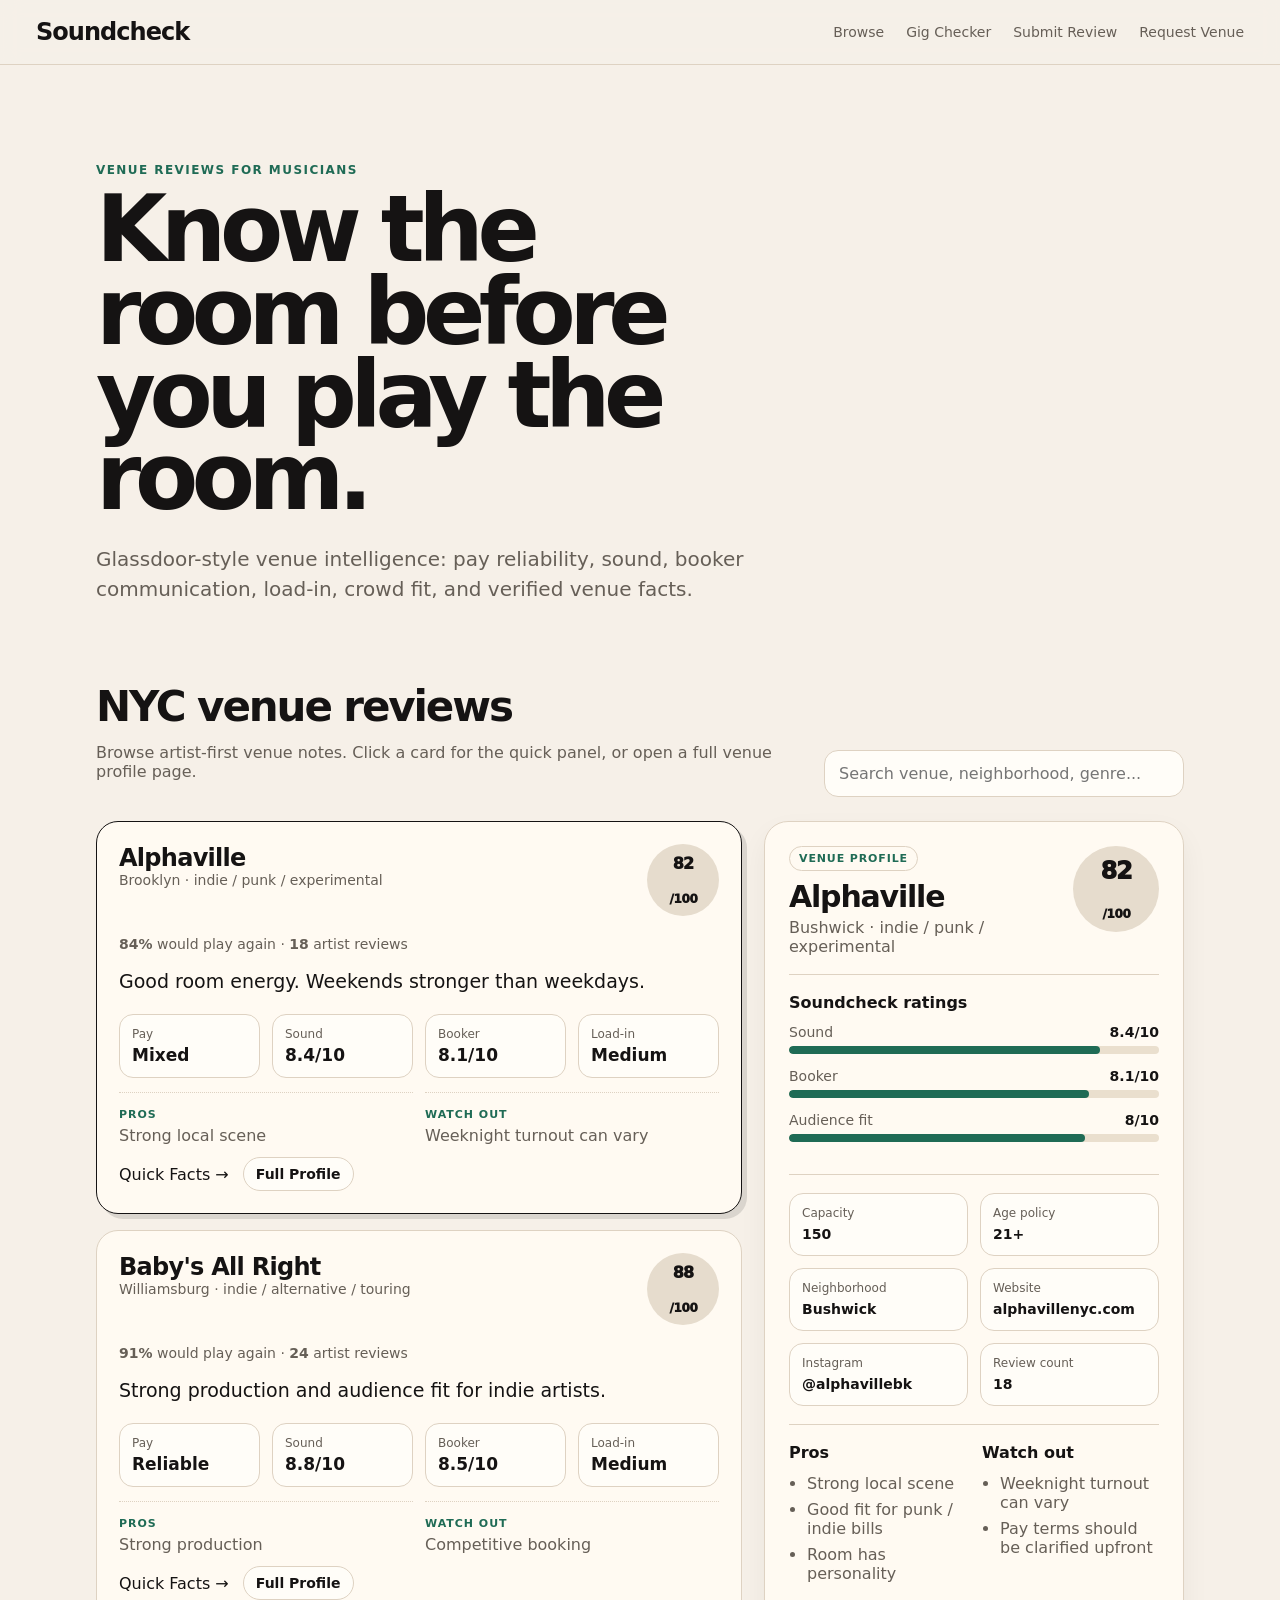
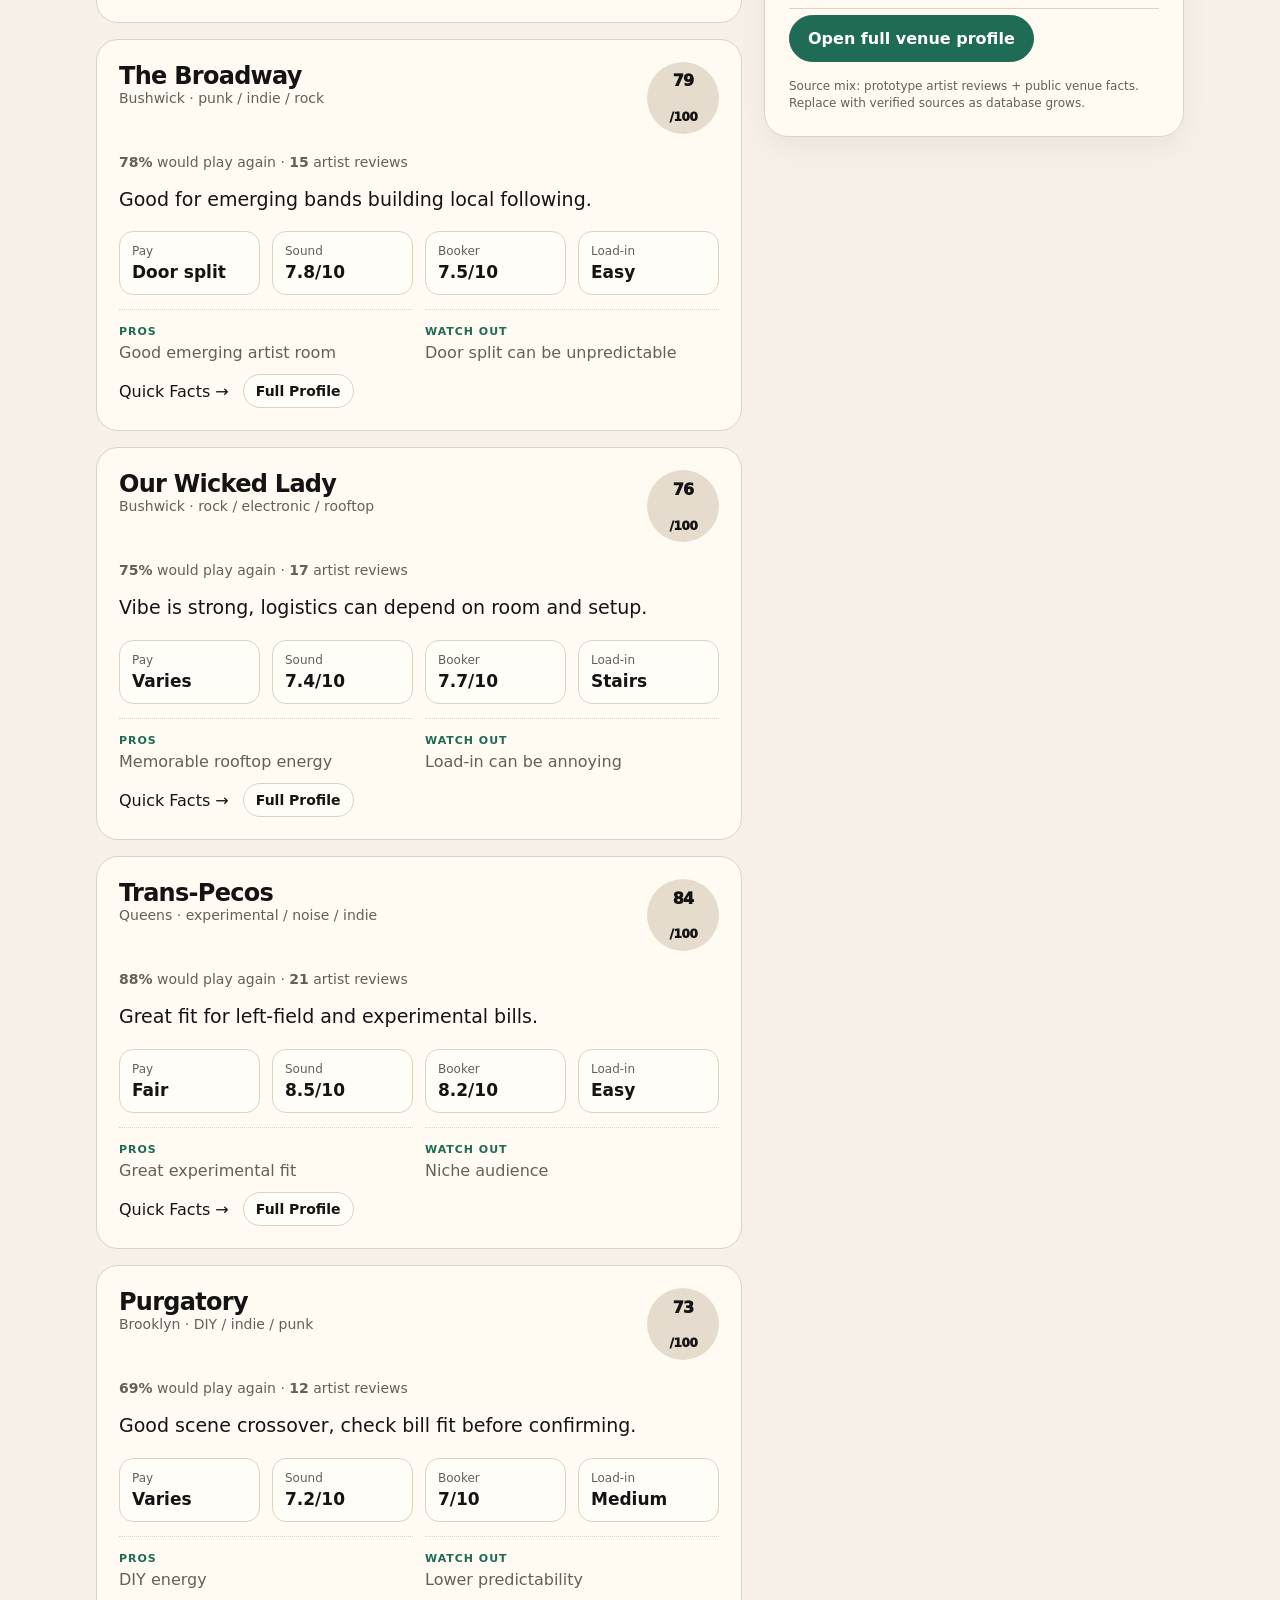
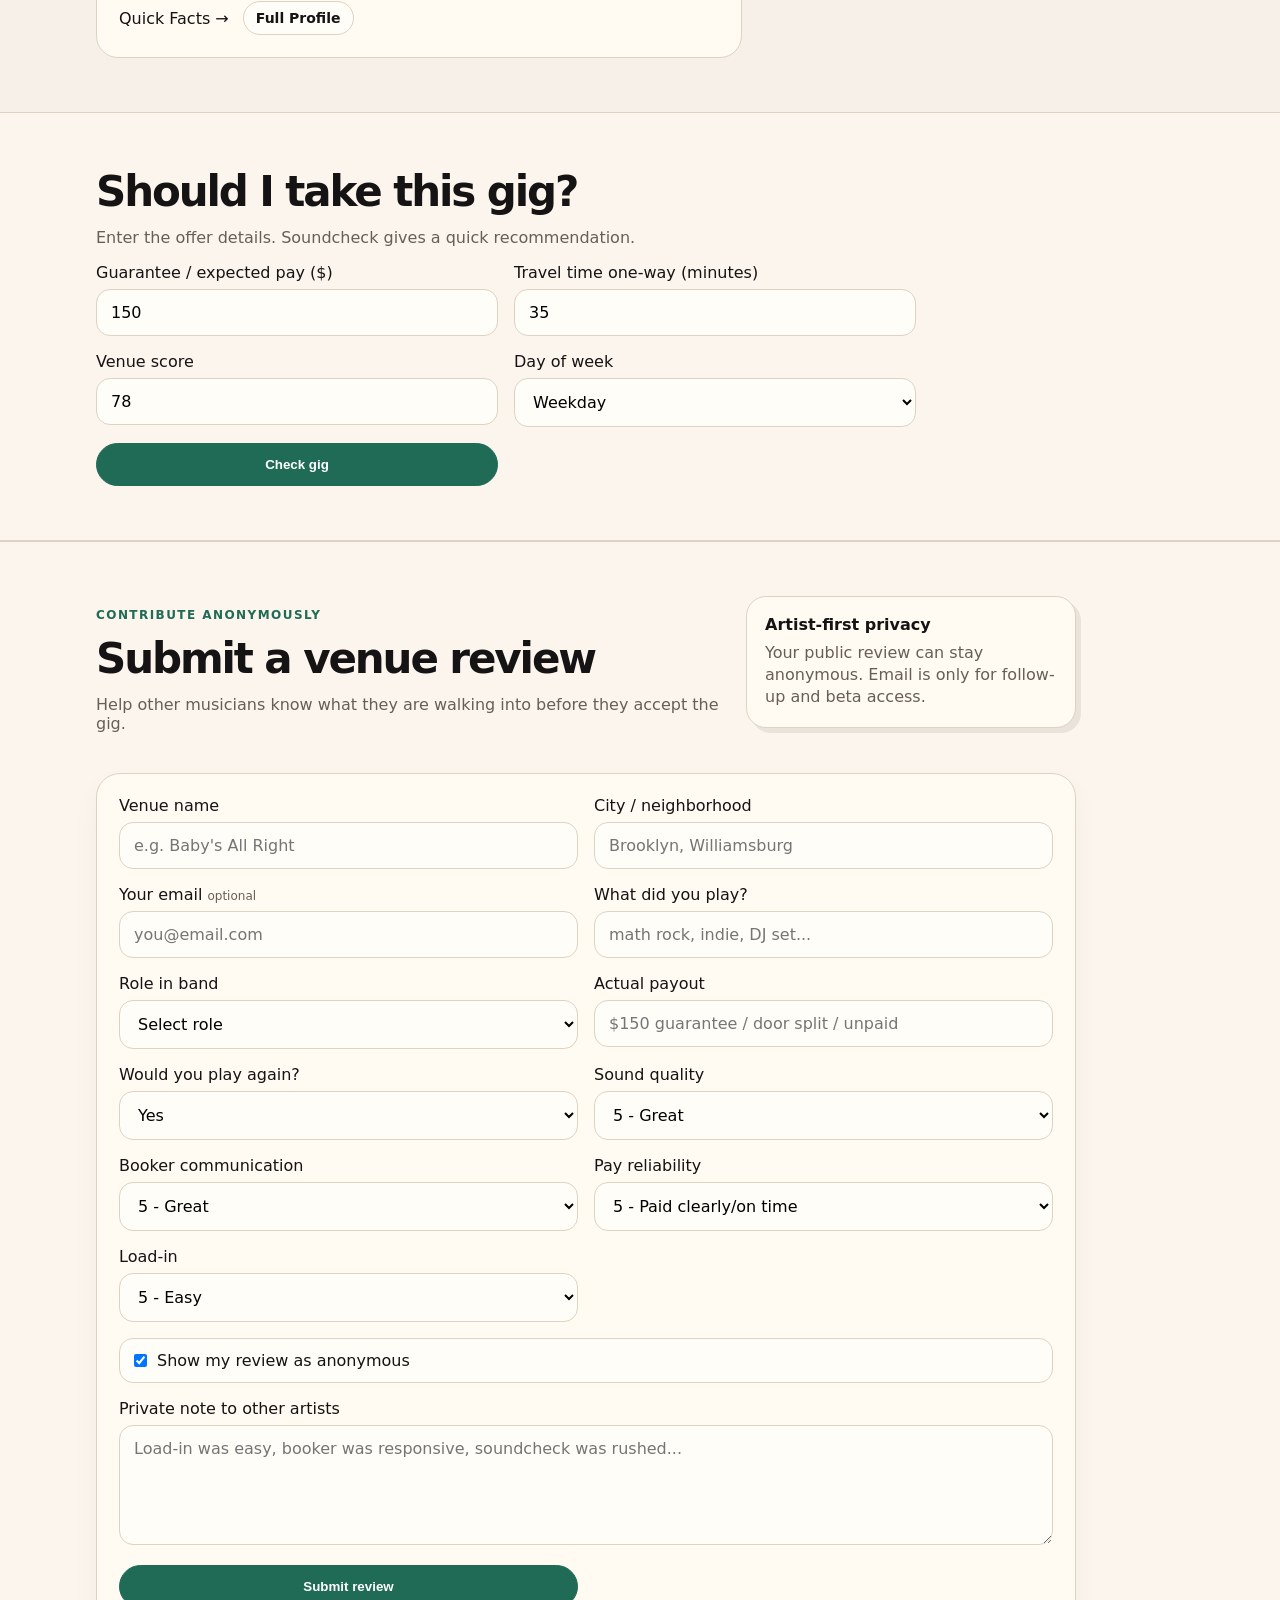
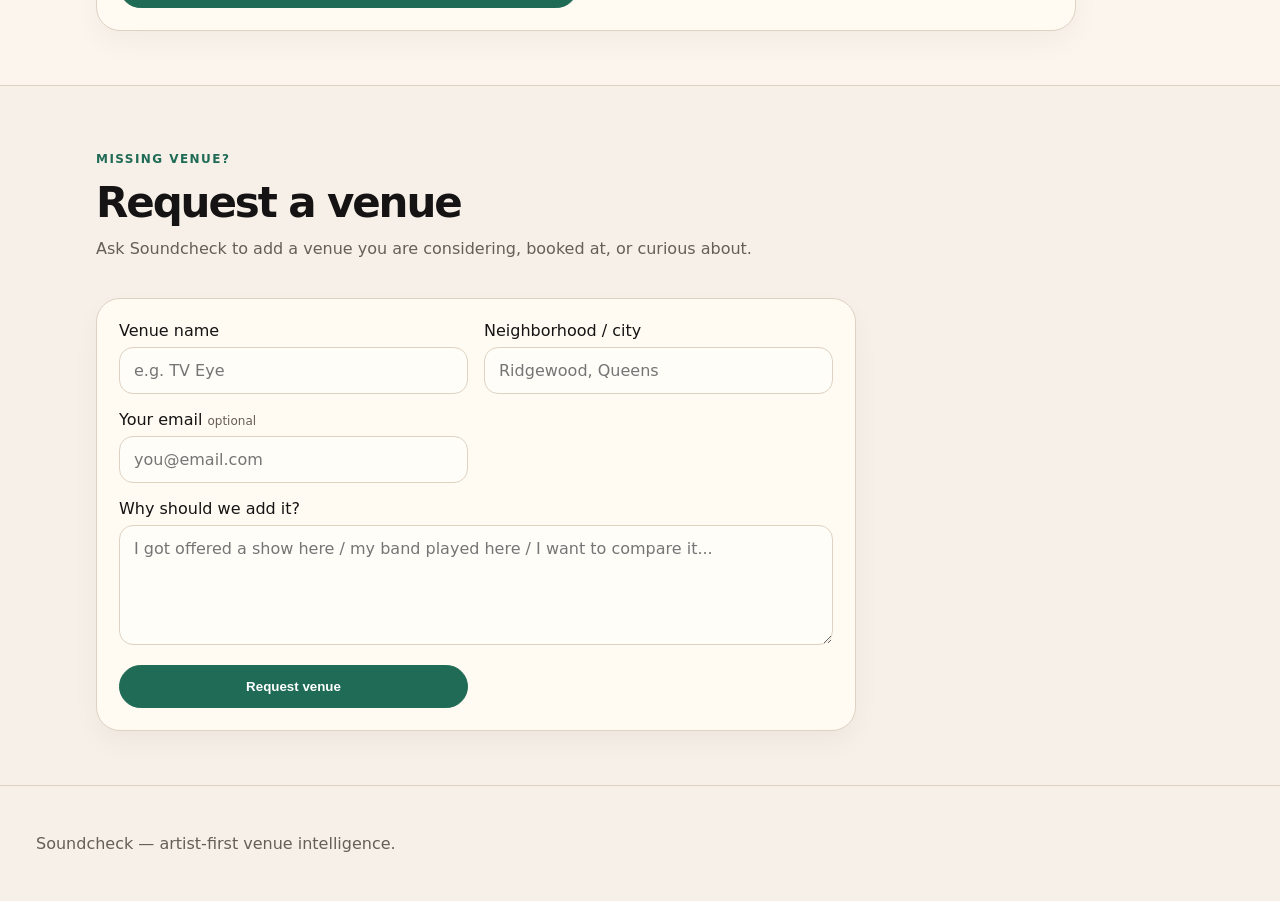
==== commit dbaf15b3: "add role field in review submission" ====
--- a/index.html
+++ b/index.html
@@ -82,7 +82,23 @@
       <label>City / neighborhood<input id="reviewLocation" type="text" placeholder="Brooklyn, Williamsburg" /></label>
       <label>Your email <span class="optional">optional</span><input id="reviewEmail" type="email" placeholder="you@email.com" /></label>
       <label>What did you play?<input id="reviewGenre" type="text" placeholder="math rock, indie, DJ set..." /></label>
-
+      <label>
+        Role in band
+        <select id="role">
+          <option value="">Select role</option>
+          <option>Vocalist</option>
+          <option>Guitarist</option>
+          <option>Bassist</option>
+          <option>Drummer</option>
+          <option>Keyboardist</option>
+          <option>DJ</option>
+          <option>Producer</option>
+          <option>Band Leader</option>
+          <option>Tour Manager</option>
+          <option>Sound Engineer</option>
+          <option>Other</option>
+        </select>
+      </label>
       <label>Actual payout<input id="reviewPayout" type="text" placeholder="$150 guarantee / door split / unpaid" /></label>
       <label>Would you play again?
         <select id="reviewAgain">
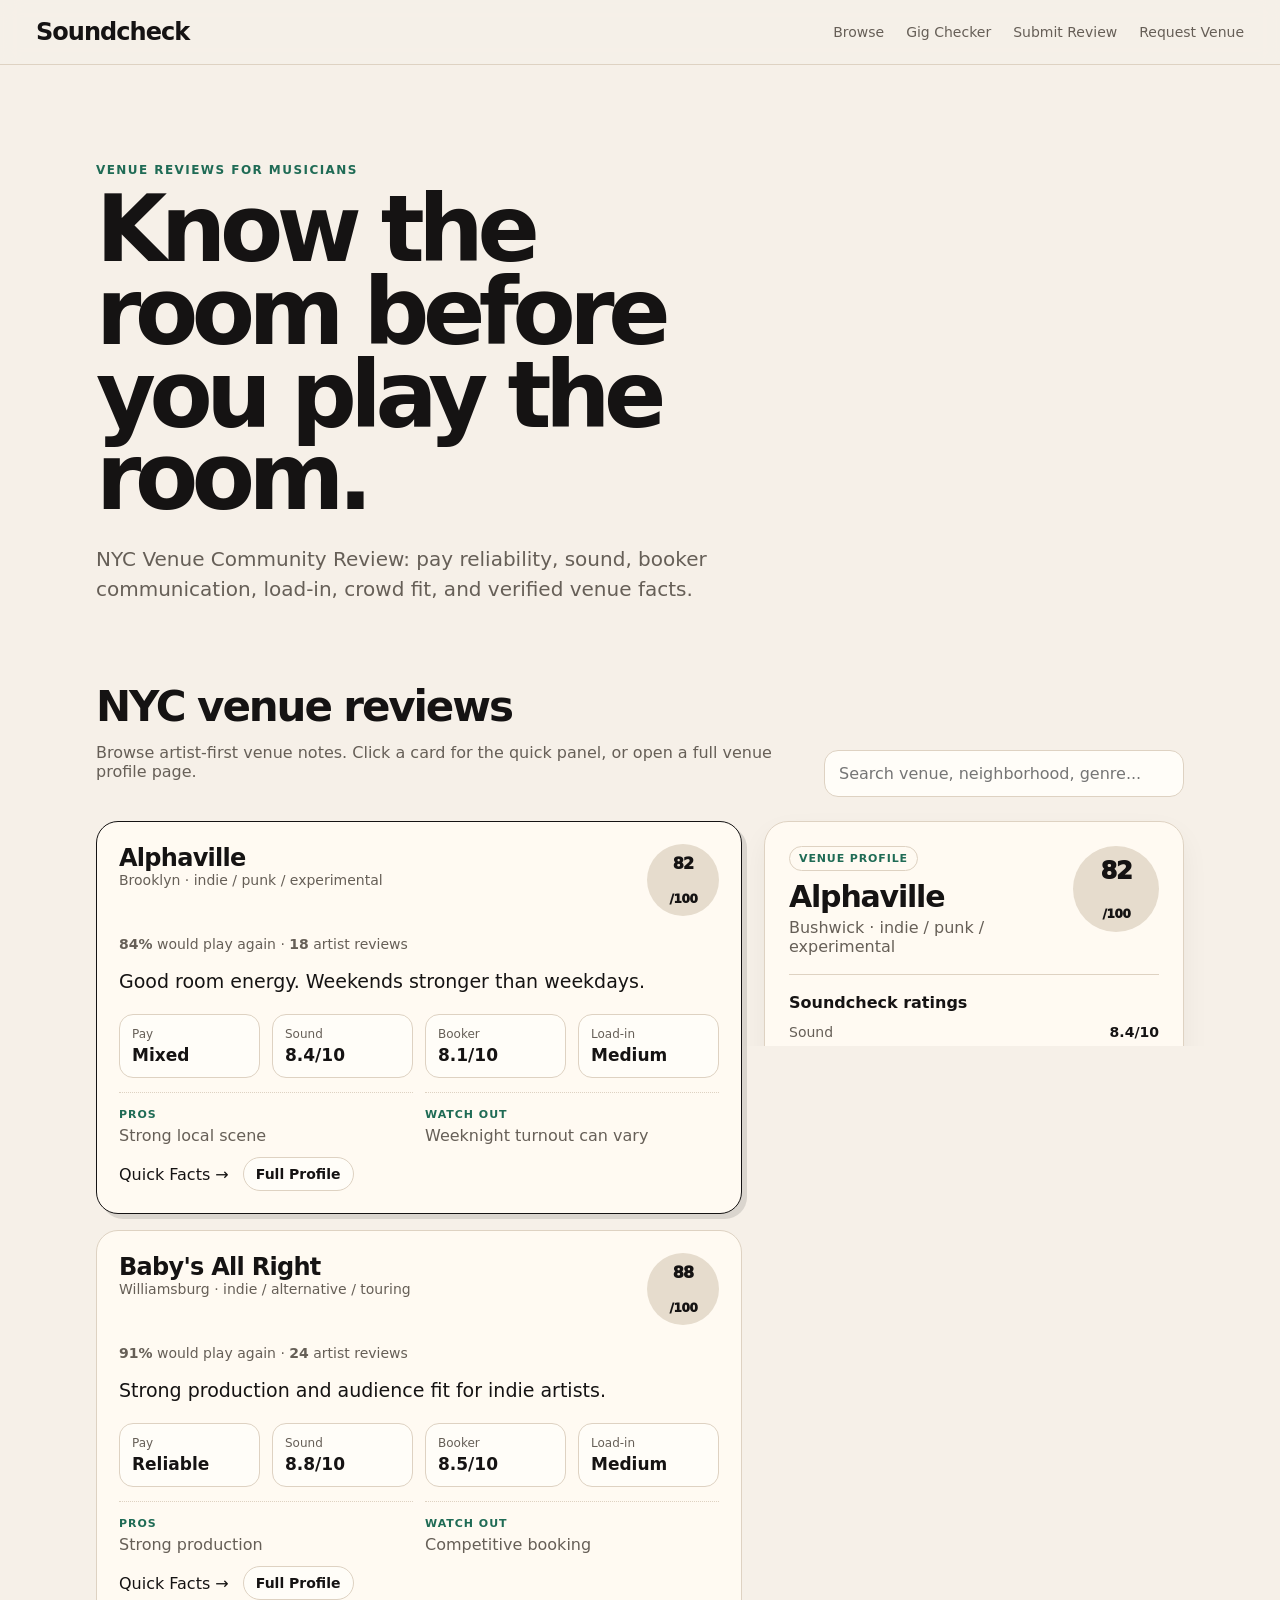
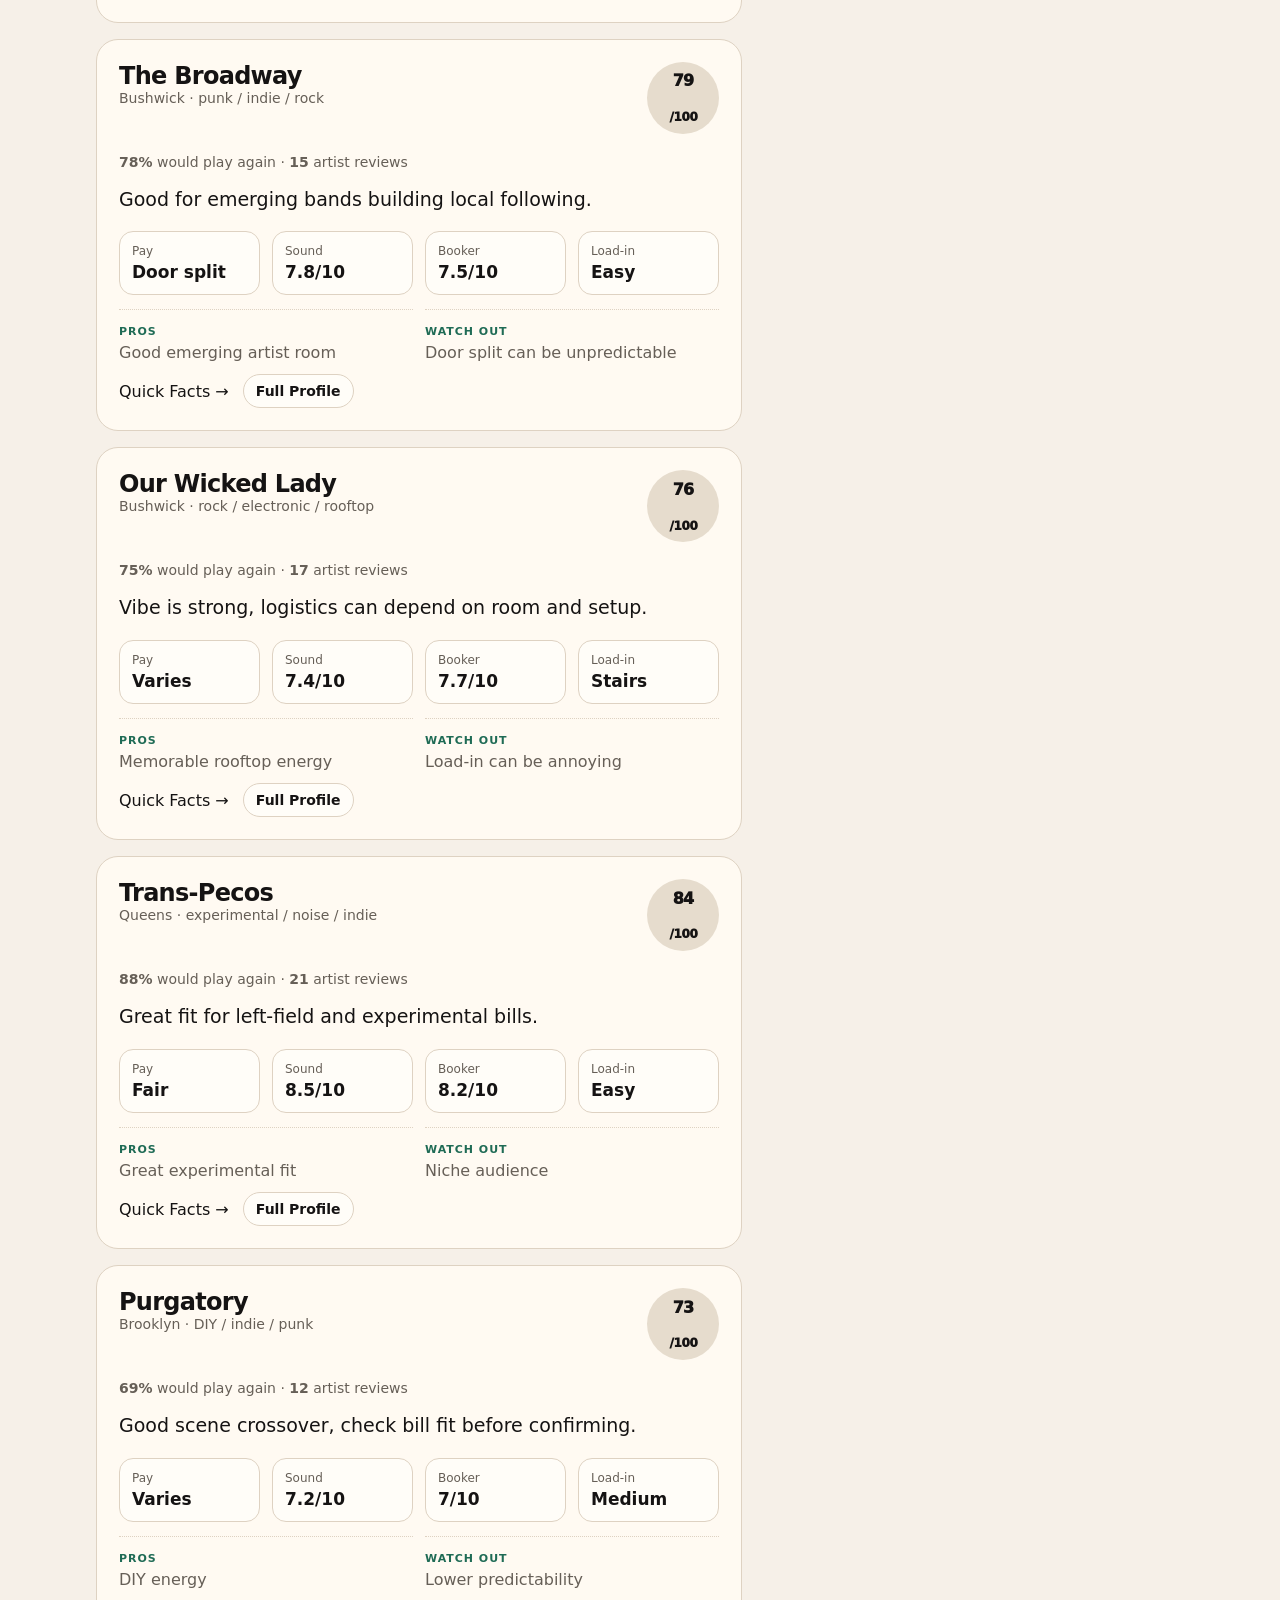
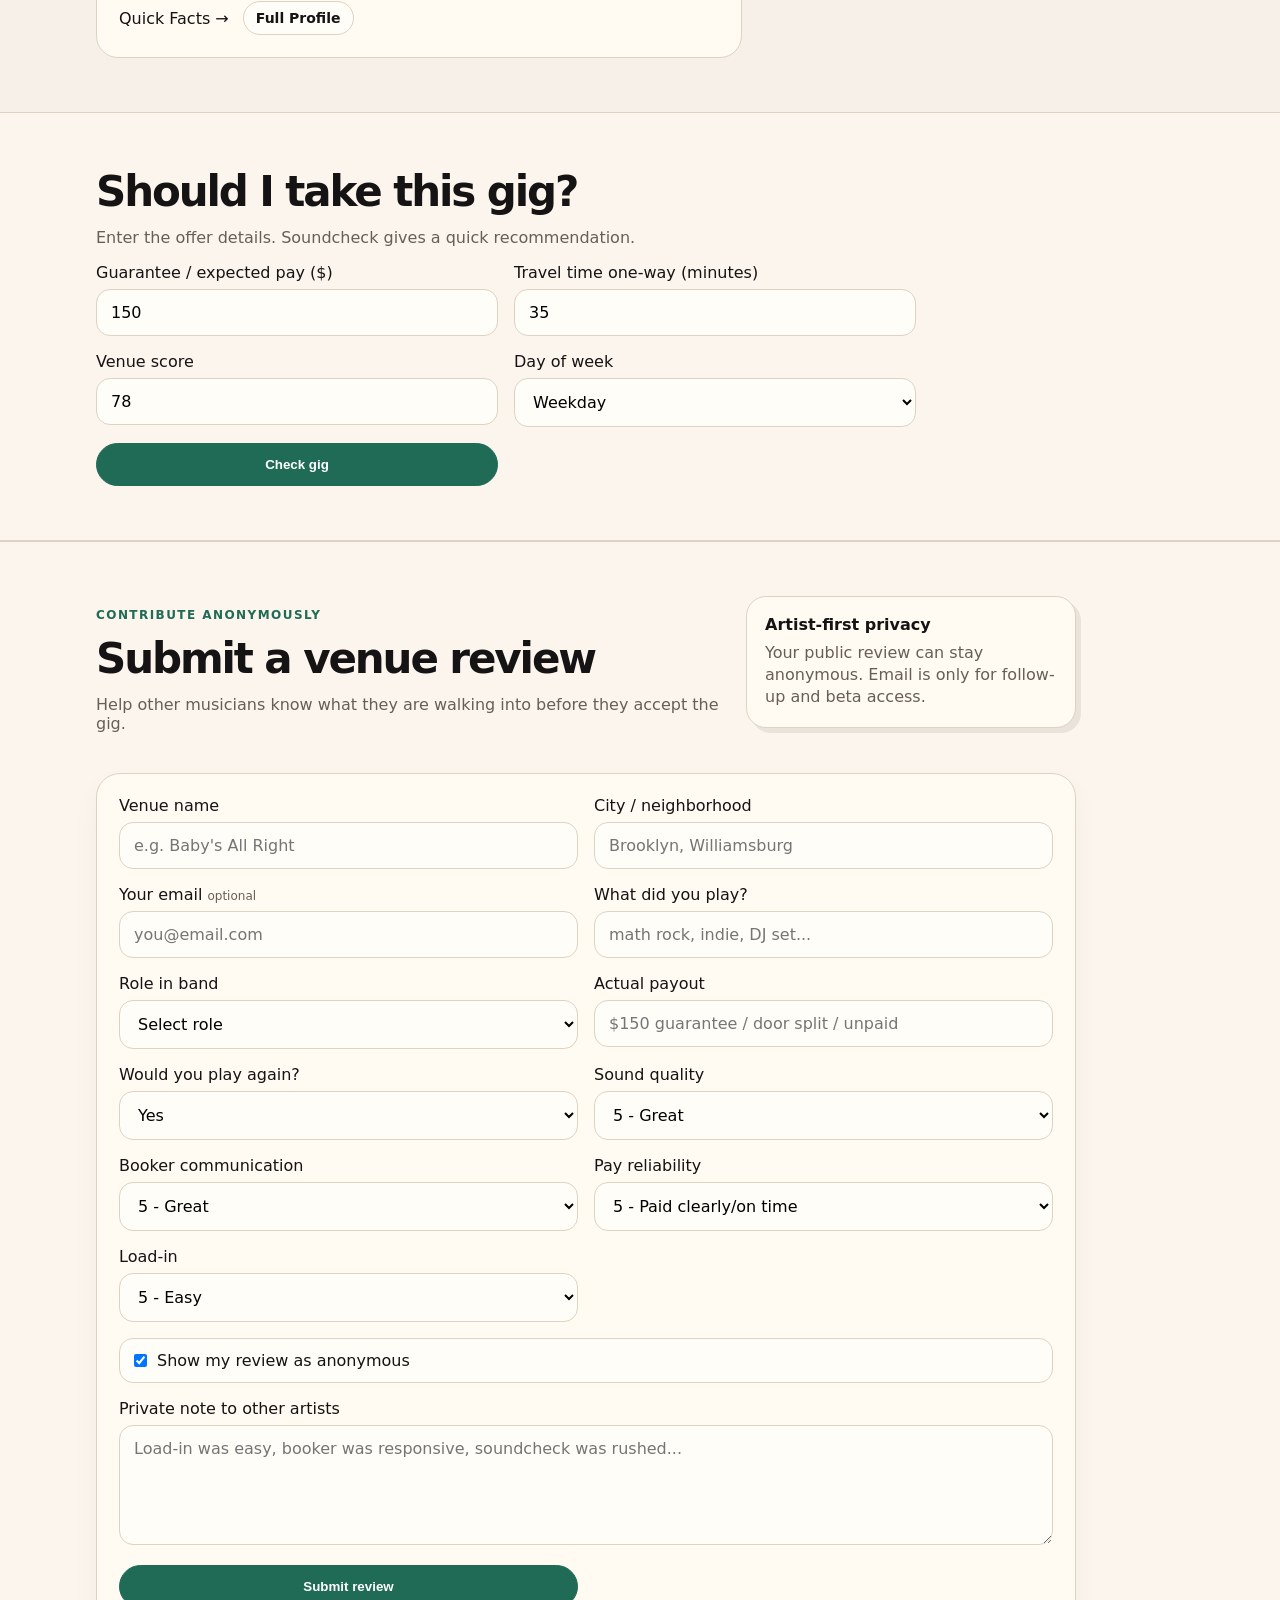
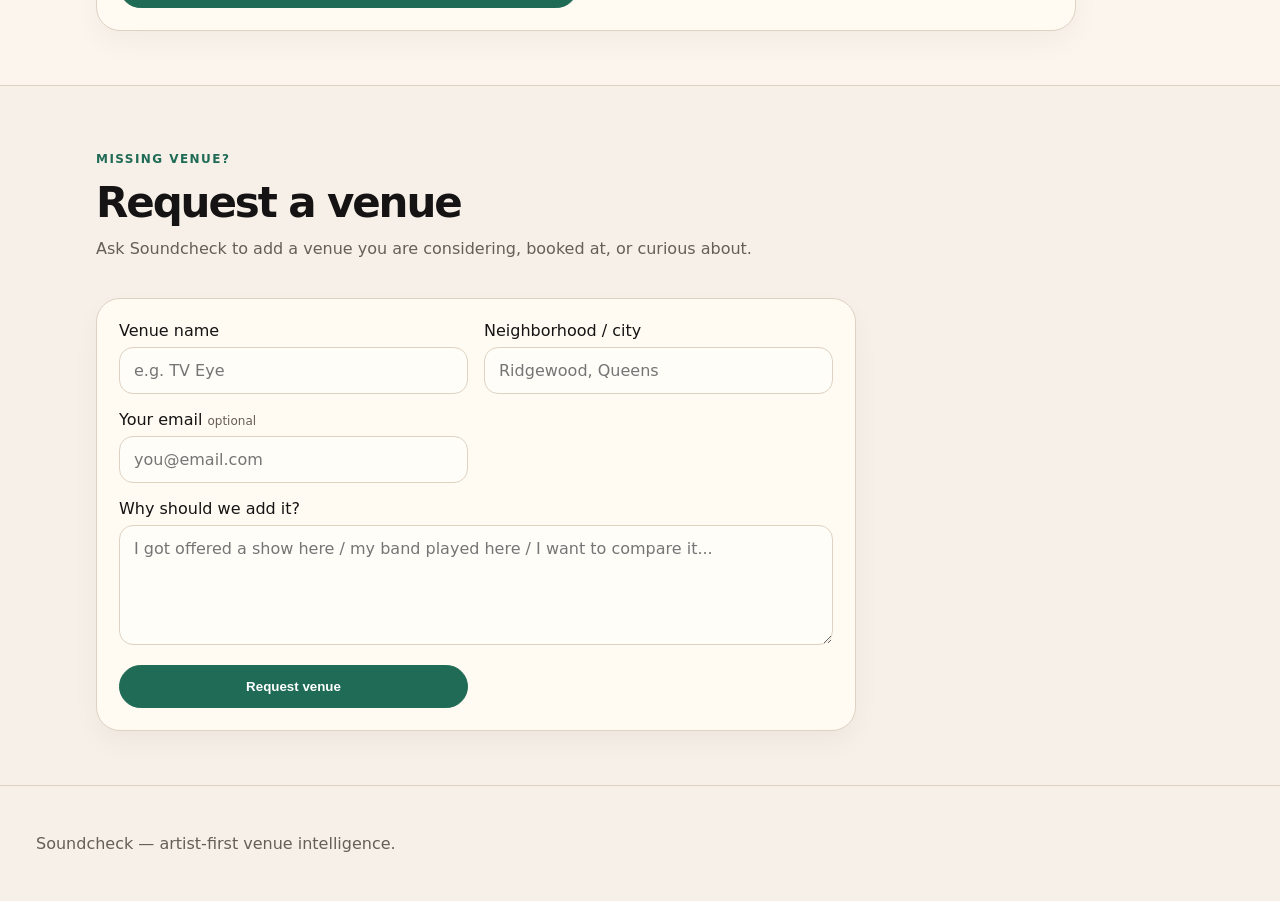
==== commit c2b8ddca: "update subhead" ====
--- a/index.html
+++ b/index.html
@@ -21,7 +21,7 @@
     <div>
       <p class="eyebrow">Venue reviews for musicians</p>
       <h1>Know the room before you play the room.</h1>
-      <p class="subhead">Glassdoor-style venue intelligence: pay reliability, sound, booker communication, load-in, crowd fit, and verified venue facts.</p>
+      <p class="subhead">NYC Venue Community Review: pay reliability, sound, booker communication, load-in, crowd fit, and verified venue facts.</p>
     </div>
   </section>
 
